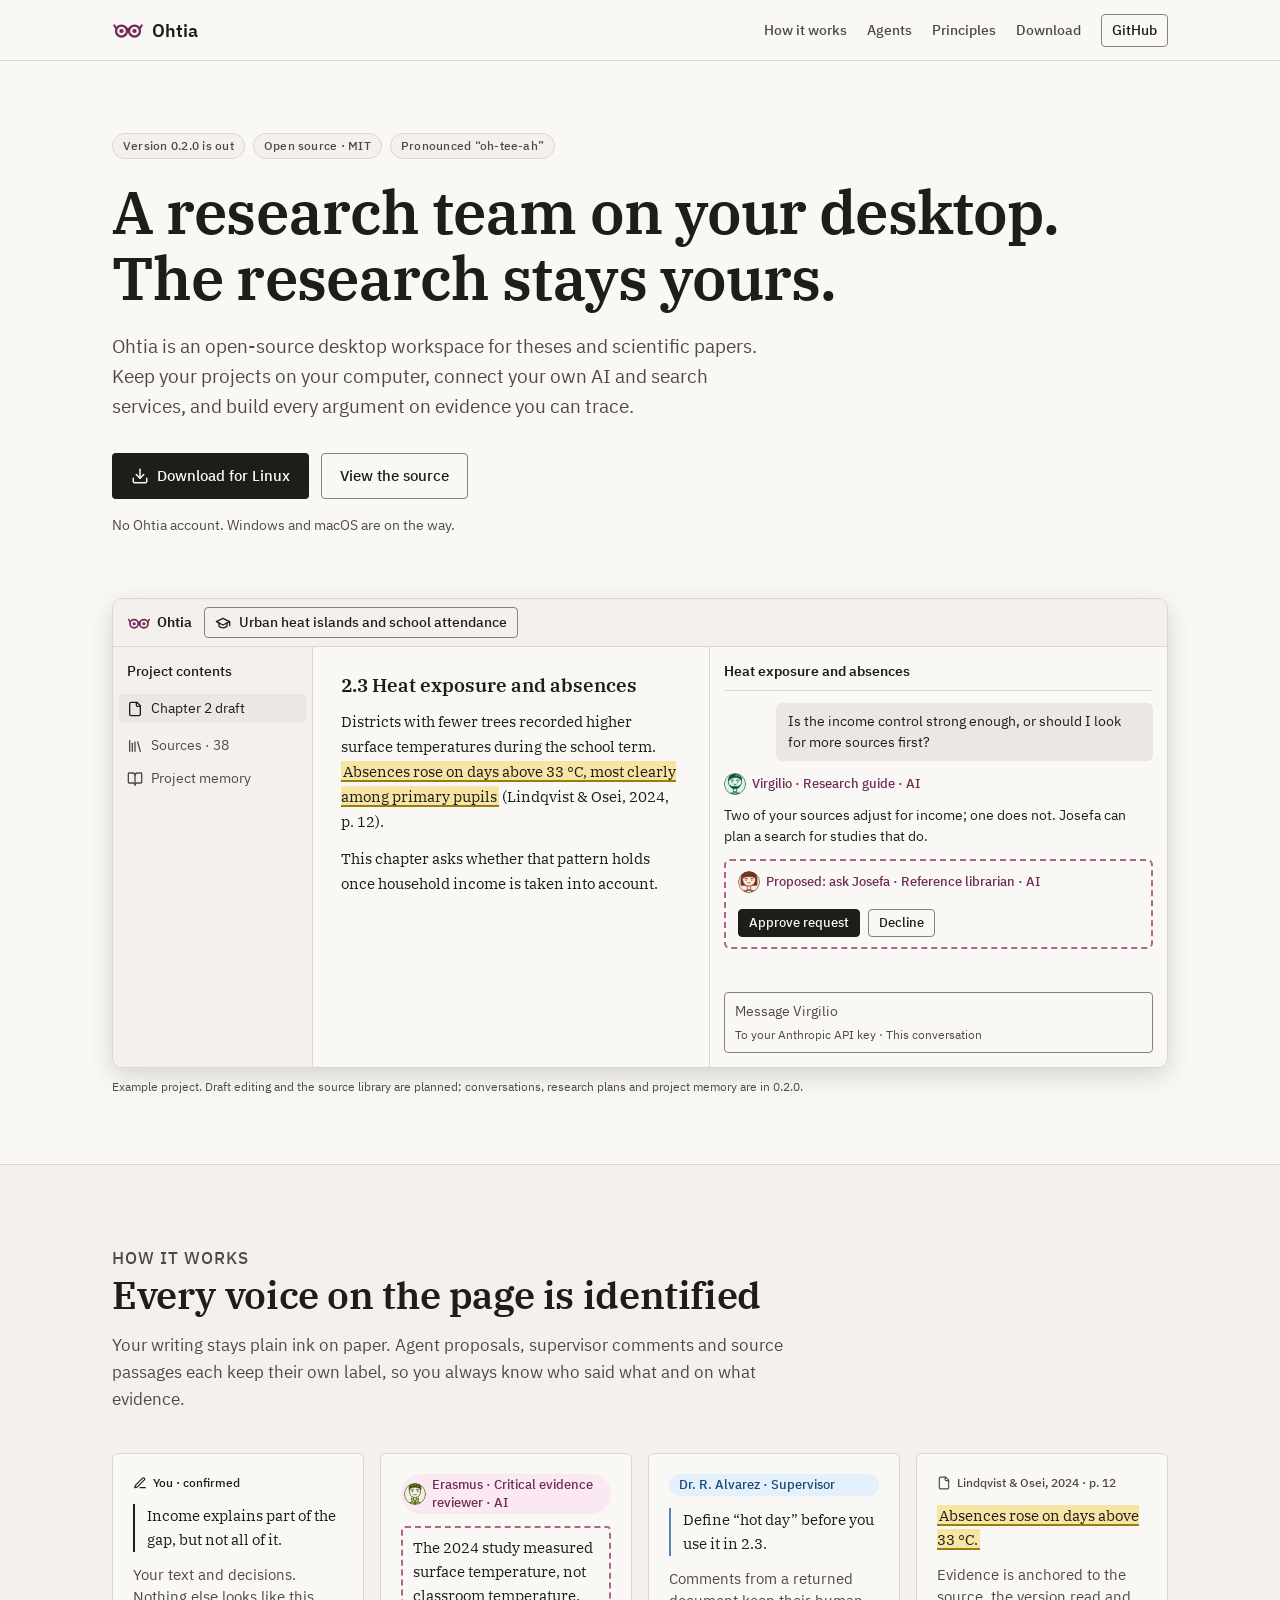
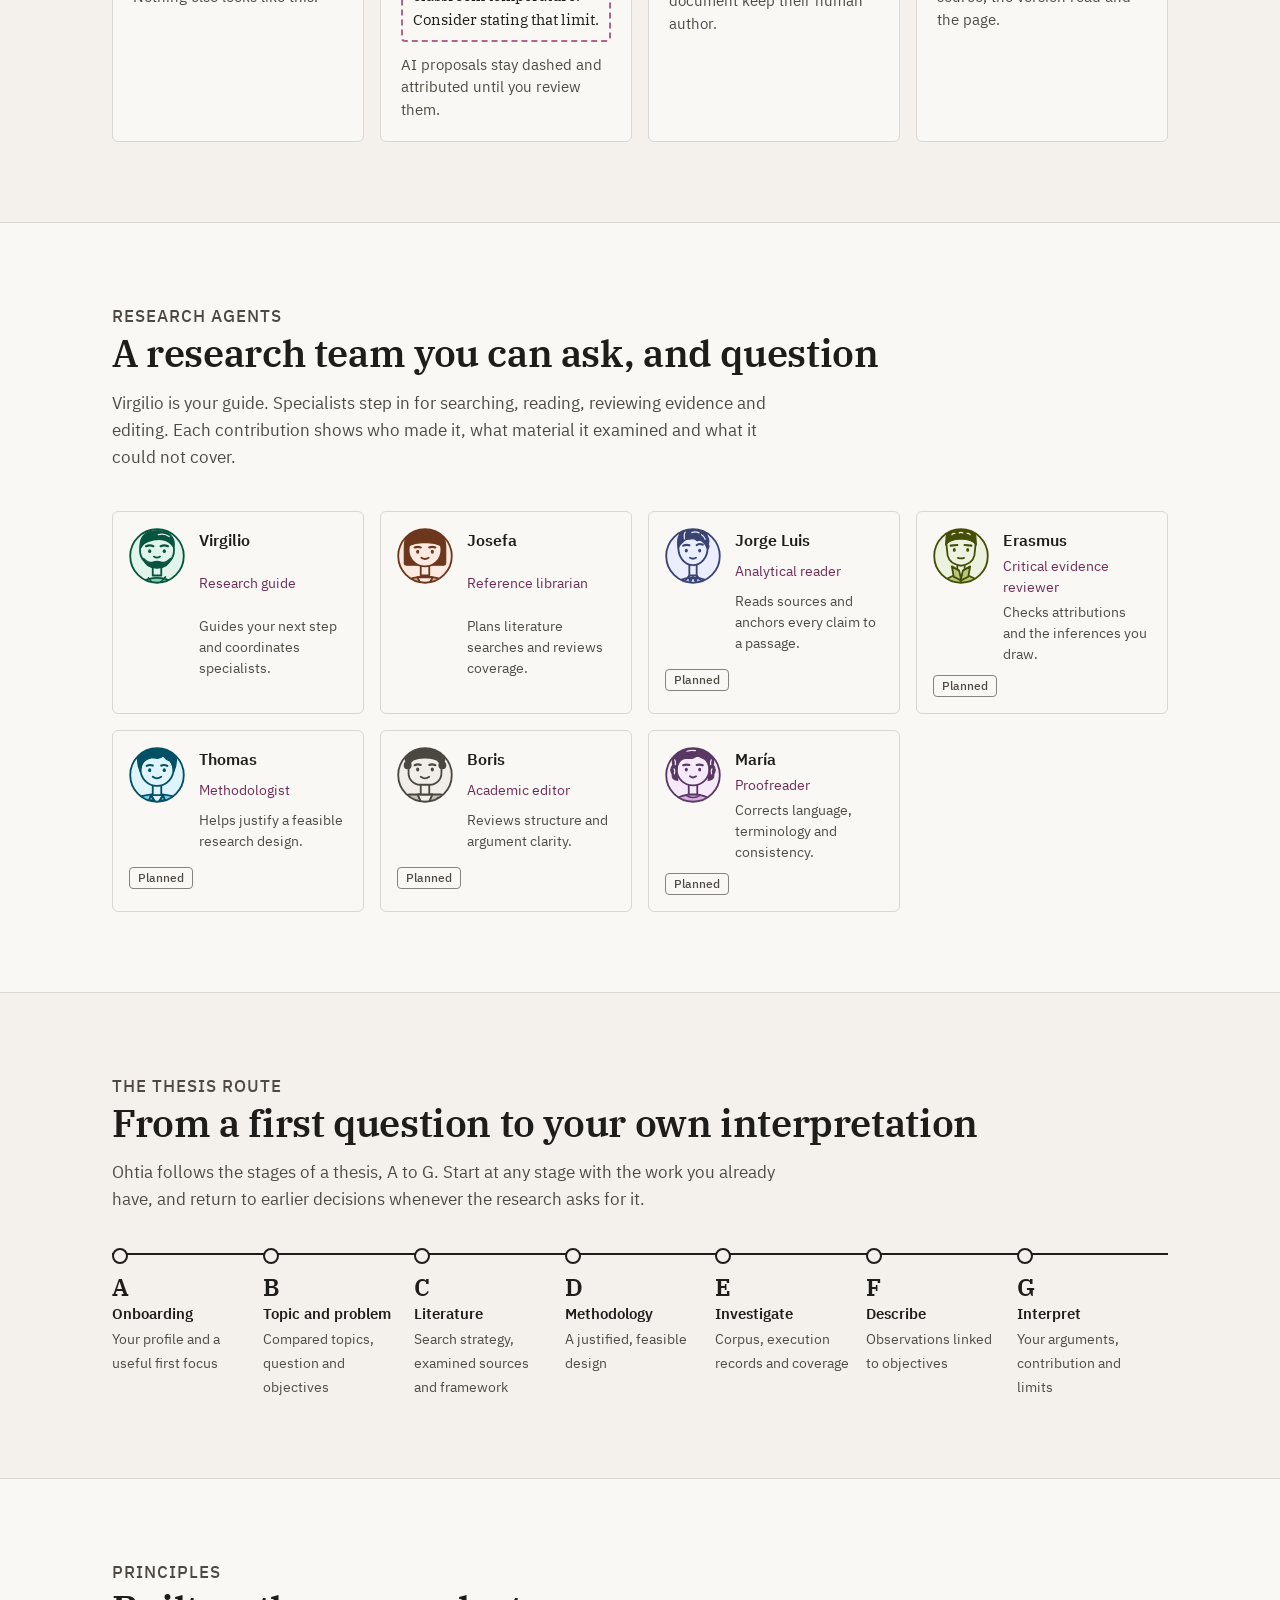
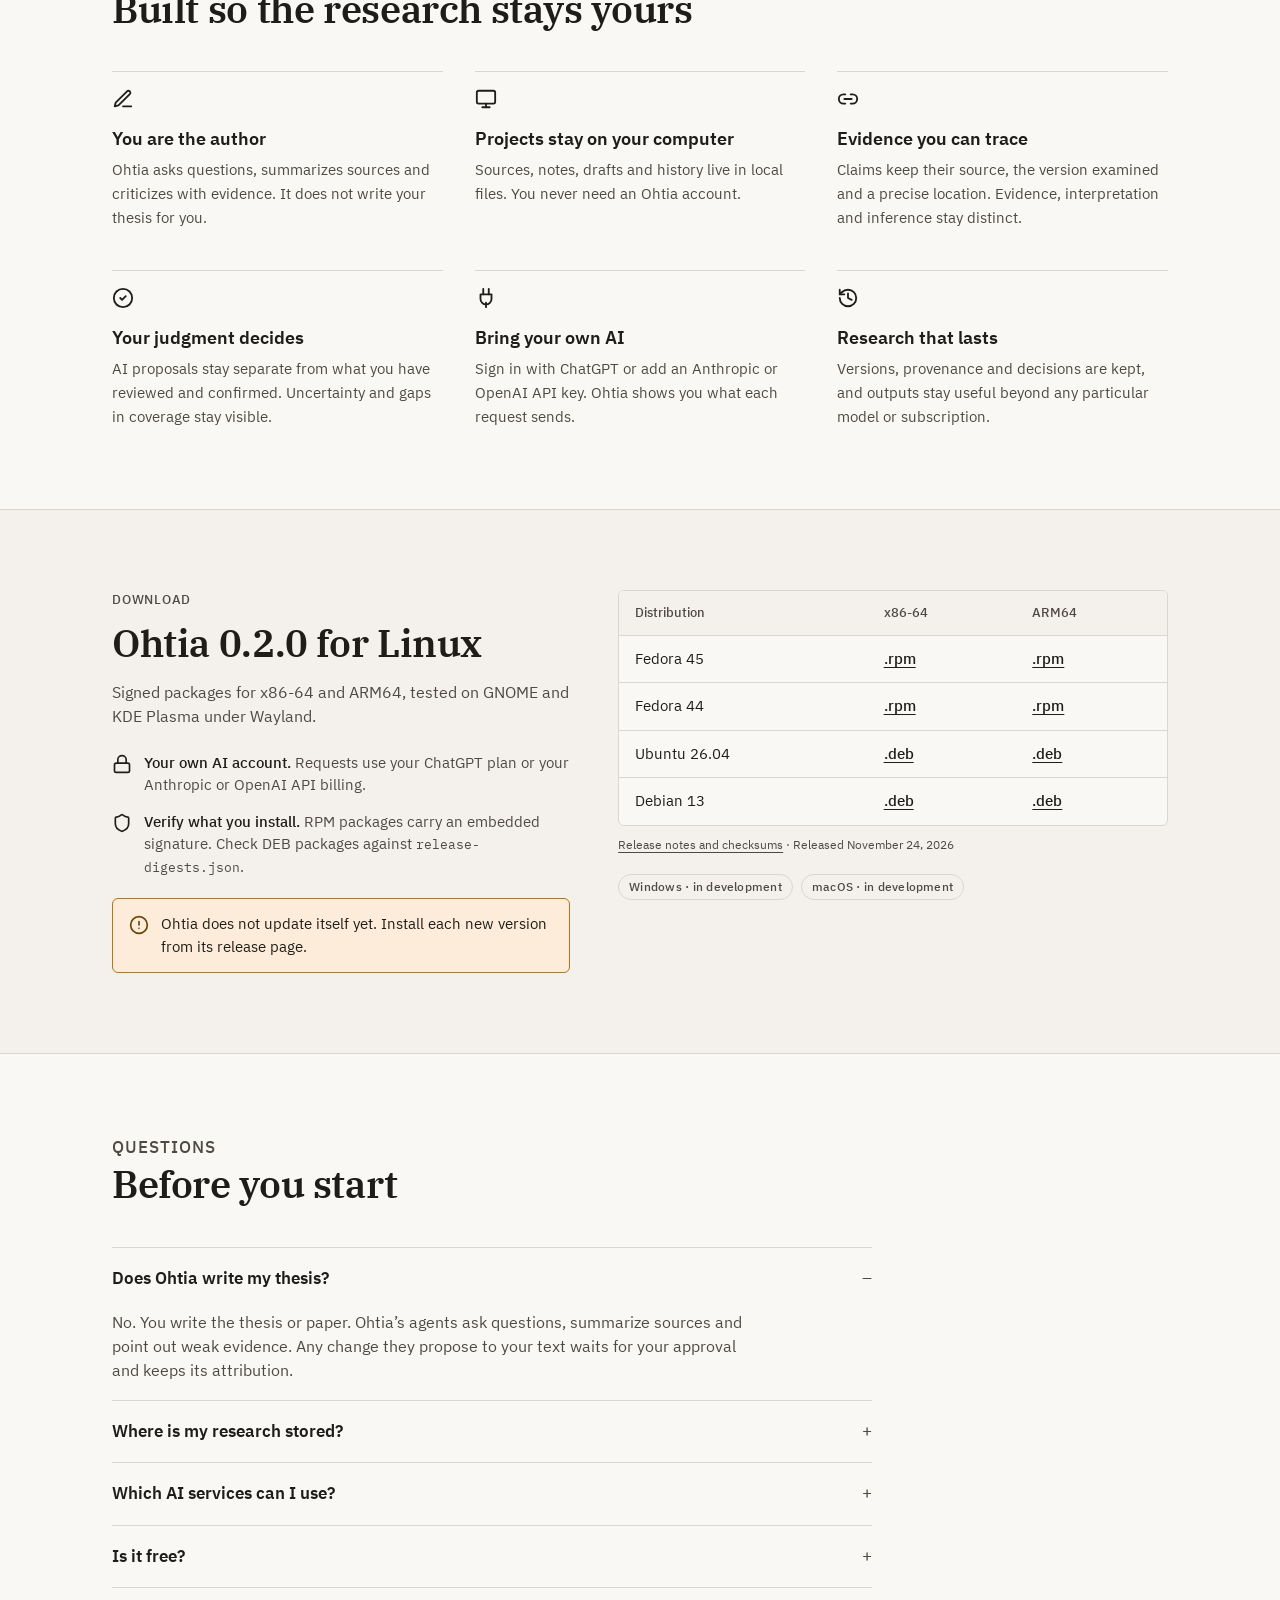
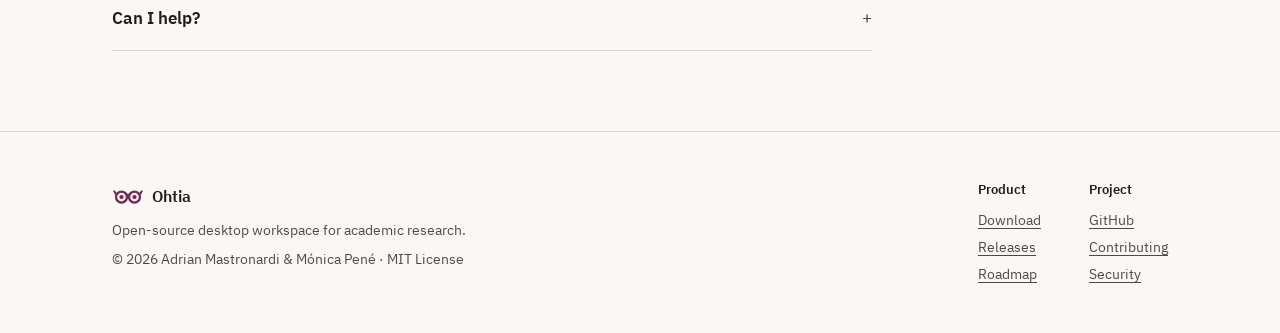
==== public/index.html @ 5374d467 "Add the static website for www.ohtia.com Single-page site in public/ built on the Ohtia app's design" ====
<!doctype html>
<html lang="en">
<head>
<meta charset="utf-8">
<meta name="viewport" content="width=device-width, initial-scale=1, viewport-fit=cover">
<title>Ohtia · Open-source desktop workspace for academic research</title>
<meta name="description" content="Ohtia is an open-source desktop workspace for theses and scientific papers. Keep your projects on your computer, connect your own AI and search services, and build every argument on evidence you can trace.">
<meta name="color-scheme" content="light dark">
<meta name="theme-color" content="#faf8f5" media="(prefers-color-scheme: light)">
<meta name="theme-color" content="#151411" media="(prefers-color-scheme: dark)">
<link rel="canonical" href="https://www.ohtia.com/">
<link rel="icon" href="assets/glasses.svg" type="image/svg+xml">
<link rel="apple-touch-icon" href="assets/apple-touch-icon.png">
<meta property="og:type" content="website">
<meta property="og:url" content="https://www.ohtia.com/">
<meta property="og:title" content="Ohtia">
<meta property="og:description" content="A research team on your desktop. The research stays yours.">
<meta property="og:image" content="https://www.ohtia.com/assets/apple-touch-icon.png">
<link rel="preload" href="assets/fonts/IBMPlexSans-Regular.woff2" as="font" type="font/woff2" crossorigin>
<link rel="preload" href="assets/fonts/IBMPlexSerif-SemiBold.woff2" as="font" type="font/woff2" crossorigin>
<link rel="stylesheet" href="styles.css">
</head>
<body>
<header class="site-header">
  <div class="wrap">
    <a class="brand" href="#top"><img src="assets/glasses.svg" alt="">Ohtia</a>
    <nav class="nav" aria-label="Main">
      <a href="#voices">How it works</a>
      <a href="#agents">Agents</a>
      <a href="#principles">Principles</a>
      <a href="#download">Download</a>
      <a class="gh" href="https://github.com/ohtia/ohtia">GitHub</a>
    </nav>
  </div>
</header>

<main id="top">
  <section class="hero v-app" id="hero">
    <div class="wrap hero-grid">
      <div class="hero-copy">
        <div class="eyebrow">
          <span class="chip"><a href="https://github.com/ohtia/ohtia/releases/tag/v0.2.0">Version 0.2.0 is out</a></span>
          <span class="chip">Open source · MIT</span>
          <span class="chip">Pronounced “oh-tee-ah”</span>
        </div>
        <h1>A research team on your desktop.<br> The research stays&nbsp;yours.</h1>
        <p class="lede" id="lede">Ohtia is an open-source desktop workspace for theses and scientific papers. Keep your projects on your computer, connect your own AI and search services, and build every argument on evidence you can trace.</p>
        <div class="cta-row">
          <a class="btn btn-primary" href="#download">
            <svg viewBox="0 0 24 24" fill="none" stroke="currentColor" stroke-width="2" stroke-linecap="round" stroke-linejoin="round" aria-hidden="true"><path d="M12 15V3"/><path d="m7 10 5 5 5-5"/><path d="M21 15v4a2 2 0 0 1-2 2H5a2 2 0 0 1-2-2v-4"/></svg>
            Download for Linux
          </a>
          <a class="btn btn-secondary" href="https://github.com/ohtia/ohtia">View the source</a>
        </div>
        <p class="cta-note">No Ohtia account. Windows and macOS are on the way.</p>
      </div>

      <div class="hero-visual">
        <div class="vis-app">
          <div class="app" role="img" aria-label="The Ohtia workspace: a draft on the left and a conversation with Virgilio, the research guide, on the right.">
            <div class="app-bar">
              <div class="logo"><img src="assets/glasses.svg" alt="">Ohtia</div>
              <div class="project-select">
                <svg width="16" height="16" viewBox="0 0 24 24" fill="none" stroke="currentColor" stroke-width="2" stroke-linecap="round" stroke-linejoin="round" aria-hidden="true"><path d="M22 10v6M2 10l10-5 10 5-10 5z"/><path d="M6 12v5c3 3 9 3 12 0v-5"/></svg>
                <span>Urban heat islands and school attendance</span>
              </div>
            </div>
            <div class="app-body">
              <div class="app-side">
                <b>Project contents</b>
                <div class="item sel"><svg viewBox="0 0 24 24" fill="none" stroke="currentColor" stroke-width="2" stroke-linecap="round" stroke-linejoin="round"><path d="M15 2H6a2 2 0 0 0-2 2v16a2 2 0 0 0 2 2h12a2 2 0 0 0 2-2V7Z"/><path d="M14 2v4a2 2 0 0 0 2 2h4"/></svg>Chapter 2 draft</div>
                <div class="item"><svg viewBox="0 0 24 24" fill="none" stroke="currentColor" stroke-width="2" stroke-linecap="round" stroke-linejoin="round"><path d="m16 6 4 14"/><path d="M12 6v14"/><path d="M8 8v12"/><path d="M4 4v16"/></svg>Sources · 38</div>
                <div class="item"><svg viewBox="0 0 24 24" fill="none" stroke="currentColor" stroke-width="2" stroke-linecap="round" stroke-linejoin="round"><path d="M12 7v14"/><path d="M3 18a1 1 0 0 1-1-1V4a1 1 0 0 1 1-1h5a4 4 0 0 1 4 4 4 4 0 0 1 4-4h5a1 1 0 0 1 1 1v13a1 1 0 0 1-1 1h-6a3 3 0 0 0-3 3 3 3 0 0 0-3-3z"/></svg>Project memory</div>
              </div>
              <div class="app-doc">
                <h4>2.3 Heat exposure and absences</h4>
                <p>Districts with fewer trees recorded higher surface temperatures during the school term. <span class="evidence">Absences rose on days above 33 °C, most clearly among primary pupils</span> (Lindqvist &amp; Osei, 2024, p. 12).</p>
                <p>This chapter asks whether that pattern holds once household income is taken into account.</p>
              </div>
              <div class="app-chat">
                <div class="head">Heat exposure and absences</div>
                <div class="msg me">Is the income control strong enough, or should I look for more sources first?</div>
                <div class="msg">
                  <span class="voice"><img src="assets/agents/virgilio.svg" alt="">Virgilio · Research guide · AI</span>
                  <p>Two of your sources adjust for income; one does not. Josefa can plan a search for studies that do.</p>
                </div>
                <div class="proposal">
                  <span class="voice"><img src="assets/agents/josefa.svg" alt="">Proposed: ask Josefa · Reference librarian · AI</span>
                  <div class="row"><span class="mini-btn primary">Approve request</span><span class="mini-btn">Decline</span></div>
                </div>
                <div class="composer">Message Virgilio<small>To your Anthropic API key · This conversation</small></div>
              </div>
            </div>
          </div>
          <p class="caption">Example project. Draft editing and the source library are planned; conversations, research plans and project memory are in 0.2.0.</p>
        </div>
    </div>
  </section>

  <section class="band panel" id="voices">
    <div class="wrap">
      <div class="section-head">
        <p class="kicker">How it works</p>
        <h2>Every voice on the page is identified</h2>
        <p>Your writing stays plain ink on paper. Agent proposals, supervisor comments and source passages each keep their own label, so you always know who said what and on what evidence.</p>
      </div>
      <div class="voices">
        <div class="voice-card">
          <span class="tag self"><svg width="14" height="14" viewBox="0 0 24 24" fill="none" stroke="currentColor" stroke-width="2" stroke-linecap="round" stroke-linejoin="round" aria-hidden="true"><path d="M12 20h9"/><path d="M16.4 3.6a2 2 0 0 1 3 3L7 19l-4 1 1-4Z"/></svg>You · confirmed</span>
          <div class="sample confirmed">Income explains part of the gap, but not all of it.</div>
          <p>Your text and decisions. Nothing else looks like this.</p>
        </div>
        <div class="voice-card">
          <span class="voice pill"><img src="assets/agents/erasmus.svg" alt="">Erasmus · Critical evidence reviewer · AI</span>
          <div class="sample proposed">The 2024 study measured surface temperature, not classroom temperature. Consider stating that limit.</div>
          <p>AI proposals stay dashed and attributed until you review them.</p>
        </div>
        <div class="voice-card">
          <span class="voice tutor">Dr. R. Alvarez · Supervisor</span>
          <div class="sample tutor">Define “hot day” before you use it in 2.3.</div>
          <p>Comments from a returned document keep their human author.</p>
        </div>
        <div class="voice-card">
          <span class="tag"><svg width="14" height="14" viewBox="0 0 24 24" fill="none" stroke="currentColor" stroke-width="2" stroke-linecap="round" stroke-linejoin="round" aria-hidden="true"><path d="M15 2H6a2 2 0 0 0-2 2v16a2 2 0 0 0 2 2h12a2 2 0 0 0 2-2V7Z"/><path d="M14 2v4a2 2 0 0 0 2 2h4"/></svg>Lindqvist &amp; Osei, 2024 · p. 12</span>
          <div class="sample"><span class="evidence">Absences rose on days above 33 °C.</span></div>
          <p>Evidence is anchored to the source, the version read and the page.</p>
        </div>
      </div>
    </div>
  </section>

  <section class="band" id="agents">
    <div class="wrap">
      <div class="section-head">
        <p class="kicker">Research agents</p>
        <h2>A research team you can ask, and question</h2>
        <p>Virgilio is your guide. Specialists step in for searching, reading, reviewing evidence and editing. Each contribution shows who made it, what material it examined and what it could not cover.</p>
      </div>
      <div class="agents">
        <div class="agent"><img src="assets/agents/virgilio.svg" alt=""><span class="name">Virgilio</span><span class="role">Research guide</span><span class="does">Guides your next step and coordinates specialists.</span></div>
        <div class="agent"><img src="assets/agents/josefa.svg" alt=""><span class="name">Josefa</span><span class="role">Reference librarian</span><span class="does">Plans literature searches and reviews coverage.</span></div>
        <div class="agent"><img src="assets/agents/jorge-luis.svg" alt=""><span class="name">Jorge Luis</span><span class="role">Analytical reader</span><span class="does">Reads sources and anchors every claim to a passage.</span><span class="status">Planned</span></div>
        <div class="agent"><img src="assets/agents/erasmus.svg" alt=""><span class="name">Erasmus</span><span class="role">Critical evidence reviewer</span><span class="does">Checks attributions and the inferences you draw.</span><span class="status">Planned</span></div>
        <div class="agent"><img src="assets/agents/thomas.svg" alt=""><span class="name">Thomas</span><span class="role">Methodologist</span><span class="does">Helps justify a feasible research design.</span><span class="status">Planned</span></div>
        <div class="agent"><img src="assets/agents/boris.svg" alt=""><span class="name">Boris</span><span class="role">Academic editor</span><span class="does">Reviews structure and argument clarity.</span><span class="status">Planned</span></div>
        <div class="agent"><img src="assets/agents/maria.svg" alt=""><span class="name">María</span><span class="role">Proofreader</span><span class="does">Corrects language, terminology and consistency.</span><span class="status">Planned</span></div>
      </div>
    </div>
  </section>

  <section class="band panel" id="workflow">
    <div class="wrap">
      <div class="section-head">
        <p class="kicker">The thesis route</p>
        <h2>From a first question to your own interpretation</h2>
        <p>Ohtia follows the stages of a thesis, A to G. Start at any stage with the work you already have, and return to earlier decisions whenever the research asks for it.</p>
      </div>
      <ol class="stages">
        <li><span class="letter">A</span><span class="t">Onboarding</span><span class="d">Your profile and a useful first focus</span></li>
        <li><span class="letter">B</span><span class="t">Topic and problem</span><span class="d">Compared topics, question and objectives</span></li>
        <li><span class="letter">C</span><span class="t">Literature</span><span class="d">Search strategy, examined sources and framework</span></li>
        <li><span class="letter">D</span><span class="t">Methodology</span><span class="d">A justified, feasible design</span></li>
        <li><span class="letter">E</span><span class="t">Investigate</span><span class="d">Corpus, execution records and coverage</span></li>
        <li><span class="letter">F</span><span class="t">Describe</span><span class="d">Observations linked to objectives</span></li>
        <li><span class="letter">G</span><span class="t">Interpret</span><span class="d">Your arguments, contribution and limits</span></li>
      </ol>
    </div>
  </section>

  <section class="band" id="principles">
    <div class="wrap">
      <div class="section-head">
        <p class="kicker">Principles</p>
        <h2>Built so the research stays yours</h2>
      </div>
      <div class="principles">
        <div class="principle"><svg viewBox="0 0 24 24" fill="none" stroke="currentColor" stroke-width="2" stroke-linecap="round" stroke-linejoin="round" aria-hidden="true"><path d="M12 20h9"/><path d="M16.4 3.6a2 2 0 0 1 3 3L7 19l-4 1 1-4Z"/></svg><h3>You are the author</h3><p>Ohtia asks questions, summarizes sources and criticizes with evidence. It does not write your thesis for you.</p></div>
        <div class="principle"><svg viewBox="0 0 24 24" fill="none" stroke="currentColor" stroke-width="2" stroke-linecap="round" stroke-linejoin="round" aria-hidden="true"><rect width="20" height="14" x="2" y="3" rx="2"/><path d="M8 21h8M12 17v4"/></svg><h3>Projects stay on your computer</h3><p>Sources, notes, drafts and history live in local files. You never need an Ohtia account.</p></div>
        <div class="principle"><svg viewBox="0 0 24 24" fill="none" stroke="currentColor" stroke-width="2" stroke-linecap="round" stroke-linejoin="round" aria-hidden="true"><path d="M9 17H7A5 5 0 0 1 7 7h2"/><path d="M15 7h2a5 5 0 1 1 0 10h-2"/><path d="M8 12h8"/></svg><h3>Evidence you can trace</h3><p>Claims keep their source, the version examined and a precise location. Evidence, interpretation and inference stay distinct.</p></div>
        <div class="principle"><svg viewBox="0 0 24 24" fill="none" stroke="currentColor" stroke-width="2" stroke-linecap="round" stroke-linejoin="round" aria-hidden="true"><path d="M9 12l2 2 4-4"/><circle cx="12" cy="12" r="10"/></svg><h3>Your judgment decides</h3><p>AI proposals stay separate from what you have reviewed and confirmed. Uncertainty and gaps in coverage stay visible.</p></div>
        <div class="principle"><svg viewBox="0 0 24 24" fill="none" stroke="currentColor" stroke-width="2" stroke-linecap="round" stroke-linejoin="round" aria-hidden="true"><path d="M12 22v-5"/><path d="M9 8V2M15 8V2"/><path d="M18 8v5a6 6 0 0 1-12 0V8Z"/></svg><h3>Bring your own AI</h3><p>Sign in with ChatGPT or add an Anthropic or OpenAI API key. Ohtia shows you what each request sends.</p></div>
        <div class="principle"><svg viewBox="0 0 24 24" fill="none" stroke="currentColor" stroke-width="2" stroke-linecap="round" stroke-linejoin="round" aria-hidden="true"><path d="M3 12a9 9 0 1 0 9-9 9.75 9.75 0 0 0-6.74 2.74L3 8"/><path d="M3 3v5h5"/><path d="M12 7v5l4 2"/></svg><h3>Research that lasts</h3><p>Versions, provenance and decisions are kept, and outputs stay useful beyond any particular model or subscription.</p></div>
      </div>
    </div>
  </section>

  <section class="band panel" id="download">
    <div class="wrap dl-grid">
      <div>
        <p class="kicker">Download</p>
        <h2>Ohtia 0.2.0 for Linux</h2>
        <p style="color:var(--content-secondary);margin:0">Signed packages for x86-64 and ARM64, tested on GNOME and KDE Plasma under Wayland.</p>
        <ul class="facts">
          <li><svg viewBox="0 0 24 24" fill="none" stroke="currentColor" stroke-width="2" stroke-linecap="round" stroke-linejoin="round" aria-hidden="true"><rect width="18" height="11" x="3" y="11" rx="2"/><path d="M7 11V7a5 5 0 0 1 10 0v4"/></svg><span><b>Your own AI account.</b> Requests use your ChatGPT plan or your Anthropic or OpenAI API billing.</span></li>
          <li><svg viewBox="0 0 24 24" fill="none" stroke="currentColor" stroke-width="2" stroke-linecap="round" stroke-linejoin="round" aria-hidden="true"><path d="M20 13c0 5-3.5 7.5-7.66 8.95a1 1 0 0 1-.67-.01C7.5 20.5 4 18 4 13V6a1 1 0 0 1 1-1c2 0 4.5-1.2 6.24-2.72a1.17 1.17 0 0 1 1.52 0C14.51 3.81 17 5 19 5a1 1 0 0 1 1 1z"/></svg><span><b>Verify what you install.</b> RPM packages carry an embedded signature. Check DEB packages against <code>release-digests.json</code>.</span></li>
        </ul>
        <div class="notice" role="note">
          <svg viewBox="0 0 24 24" fill="none" stroke="currentColor" stroke-width="2" stroke-linecap="round" stroke-linejoin="round" aria-hidden="true"><circle cx="12" cy="12" r="10"/><path d="M12 8v4M12 16h.01"/></svg>
          <p>Ohtia does not update itself yet. Install each new version from its release page.</p>
        </div>
      </div>
      <div>
        <div class="table-wrap">
          <table>
            <thead><tr><th>Distribution</th><th>x86-64</th><th>ARM64</th></tr></thead>
            <tbody>
              <tr><td>Fedora 45</td><td><a href="https://github.com/ohtia/ohtia/releases/download/v0.2.0/ohtia-0.2.0-linux-x64-fedora-45.rpm">.rpm</a></td><td><a href="https://github.com/ohtia/ohtia/releases/download/v0.2.0/ohtia-0.2.0-linux-arm64-fedora-45.rpm">.rpm</a></td></tr>
              <tr><td>Fedora 44</td><td><a href="https://github.com/ohtia/ohtia/releases/download/v0.2.0/ohtia-0.2.0-linux-x64-fedora-44.rpm">.rpm</a></td><td><a href="https://github.com/ohtia/ohtia/releases/download/v0.2.0/ohtia-0.2.0-linux-arm64-fedora-44.rpm">.rpm</a></td></tr>
              <tr><td>Ubuntu 26.04</td><td><a href="https://github.com/ohtia/ohtia/releases/download/v0.2.0/ohtia-0.2.0-linux-x64-ubuntu-26.04.deb">.deb</a></td><td><a href="https://github.com/ohtia/ohtia/releases/download/v0.2.0/ohtia-0.2.0-linux-arm64-ubuntu-26.04.deb">.deb</a></td></tr>
              <tr><td>Debian 13</td><td><a href="https://github.com/ohtia/ohtia/releases/download/v0.2.0/ohtia-0.2.0-linux-x64-debian-13.deb">.deb</a></td><td><a href="https://github.com/ohtia/ohtia/releases/download/v0.2.0/ohtia-0.2.0-linux-arm64-debian-13.deb">.deb</a></td></tr>
            </tbody>
          </table>
        </div>
        <p class="caption"><a href="https://github.com/ohtia/ohtia/releases/tag/v0.2.0">Release notes and checksums</a> · Released November 24, 2026</p>
        <div class="platforms"><span class="chip">Windows · in development</span><span class="chip">macOS · in development</span></div>
      </div>
    </div>
  </section>

  <section class="band" id="faq">
    <div class="wrap">
      <div class="section-head"><p class="kicker">Questions</p><h2>Before you start</h2></div>
      <div class="faq">
        <details open><summary>Does Ohtia write my thesis?</summary><p>No. You write the thesis or paper. Ohtia’s agents ask questions, summarize sources and point out weak evidence. Any change they propose to your text waits for your approval and keeps its attribution.</p></details>
        <details><summary>Where is my research stored?</summary><p>On your computer. Ohtia does not need an account. When you use an AI or search connection, the request goes to that service, and Ohtia shows you what it sends before it does.</p></details>
        <details><summary>Which AI services can I use?</summary><p>Version 0.2.0 supports signing in with ChatGPT and Anthropic or OpenAI API keys. Sign-ins and keys are kept in your operating system’s credential store. More services will be added through adapters.</p></details>
        <details><summary>Is it free?</summary><p>Ohtia is open source under the MIT license. The AI service you connect bills you through your own plan or API key.</p></details>
        <details><summary>Can I help?</summary><p>Yes. Read the contributing guide on GitHub. Help with translations and reviewing linguistic quality is especially welcome.</p></details>
      </div>
    </div>
  </section>
</main>

<footer>
  <div class="wrap">
    <div>
      <a class="brand" href="#top"><img src="assets/glasses.svg" alt="">Ohtia</a>
      <div>Open-source desktop workspace for academic research.</div>
      <div style="margin-top:8px">© 2026 Adrian Mastronardi &amp; Mónica Pené · MIT License</div>
    </div>
    <div class="cols">
      <div><h4>Product</h4><ul><li><a href="#download">Download</a></li><li><a href="https://github.com/ohtia/ohtia/releases">Releases</a></li><li><a href="https://github.com/ohtia/ohtia/blob/main/docs/product-roadmap.md">Roadmap</a></li></ul></div>
      <div><h4>Project</h4><ul><li><a href="https://github.com/ohtia/ohtia">GitHub</a></li><li><a href="https://github.com/ohtia/ohtia/blob/main/CONTRIBUTING.md">Contributing</a></li><li><a href="https://github.com/ohtia/ohtia/blob/main/SECURITY.md">Security</a></li></ul></div>
    </div>
  </div>
</footer>
</body>
</html>
---- public/styles.css ----
@font-face { font-family: "IBM Plex Sans"; src: url("assets/fonts/IBMPlexSans-Regular.woff2") format("woff2"); font-weight: 400; font-style: normal; font-display: swap; }
@font-face { font-family: "IBM Plex Sans"; src: url("assets/fonts/IBMPlexSans-Medium.woff2") format("woff2"); font-weight: 500; font-style: normal; font-display: swap; }
@font-face { font-family: "IBM Plex Sans"; src: url("assets/fonts/IBMPlexSans-SemiBold.woff2") format("woff2"); font-weight: 600; font-style: normal; font-display: swap; }
@font-face { font-family: "IBM Plex Serif"; src: url("assets/fonts/IBMPlexSerif-Regular.woff2") format("woff2"); font-weight: 400; font-style: normal; font-display: swap; }
@font-face { font-family: "IBM Plex Serif"; src: url("assets/fonts/IBMPlexSerif-SemiBold.woff2") format("woff2"); font-weight: 600; font-style: normal; font-display: swap; }
@font-face { font-family: "IBM Plex Mono"; src: url("assets/fonts/IBMPlexMono-Regular.woff2") format("woff2"); font-weight: 400; font-style: normal; font-display: swap; }
/* IBM Plex: SIL Open Font License 1.1, see assets/fonts/OFL.txt */

/* Ohtia website. Layout: a reading page. One 1120px column, generous section breaks, the app itself as the hero object.
   Tokens are the Ohtia design system's semantic tokens (docs/design-system.md), light then dark. */
:root {
  --surface-page: #faf8f5;
  --surface-panel: #f4f1ed;
  --surface-emphasis: #ebe7e2;
  --content-primary: #1f1d19;
  --content-secondary: #4e4a43;
  --border-subtle: #dad7d2;
  --border-control: #87827b;
  --border-strong: #1f1d19;
  --action-surface: #1f1d19;
  --action-hover: #35322e;
  --action-content: #faf8f5;
  --ohtia-content: #6f2b55;
  --ohtia-surface: #fae9f2;
  --ohtia-border: #ae648f;
  --tutor-content: #184a75;
  --tutor-surface: #e4f0fc;
  --tutor-border: #5385b4;
  --evidence-surface: #f6e5a4;
  --evidence-line: #977e0d;
  --attention-content: #6b4306;
  --attention-surface: #fcecd9;
  --attention-border: #b77610;
  --shadow: 0 8px 24px rgb(31 29 25 / 0.16);

  --font-ui: "IBM Plex Sans", "Noto Sans", system-ui, sans-serif;
  --font-doc: "IBM Plex Serif", Georgia, "Times New Roman", serif;
  --font-code: "IBM Plex Mono", ui-monospace, Menlo, monospace;
  --font-display: var(--font-doc);

  --r-small: 4px; --r-medium: 6px; --r-large: 10px;
  --ease: cubic-bezier(0.2, 0, 0, 1);
}
@media (prefers-color-scheme: dark) {
  :root:not([data-theme="light"]) {
    --surface-page: #151411; --surface-panel: #1a1815; --surface-emphasis: #262420;
    --content-primary: #ebe7e2; --content-secondary: #c1bdb7;
    --border-subtle: #35322e; --border-control: #87827b; --border-strong: #ebe7e2;
    --action-surface: #ebe7e2; --action-hover: #c1bdb7; --action-content: #151411;
    --ohtia-content: #edaed1; --ohtia-surface: #341e2b; --ohtia-border: #be79a0;
    --tutor-content: #a1c9f0; --tutor-surface: #182837; --tutor-border: #6a97c1;
    --evidence-surface: #483c0d; --evidence-line: #bca341;
    --attention-content: #f5bf81; --attention-surface: #37250e; --attention-border: #c78a3b;
    --shadow: none;
    color-scheme: dark;
  }
}
:root[data-theme="dark"] {
  --surface-page: #151411; --surface-panel: #1a1815; --surface-emphasis: #262420;
  --content-primary: #ebe7e2; --content-secondary: #c1bdb7;
  --border-subtle: #35322e; --border-control: #87827b; --border-strong: #ebe7e2;
  --action-surface: #ebe7e2; --action-hover: #c1bdb7; --action-content: #151411;
  --ohtia-content: #edaed1; --ohtia-surface: #341e2b; --ohtia-border: #be79a0;
  --tutor-content: #a1c9f0; --tutor-surface: #182837; --tutor-border: #6a97c1;
  --evidence-surface: #483c0d; --evidence-line: #bca341;
  --attention-content: #f5bf81; --attention-surface: #37250e; --attention-border: #c78a3b;
  --shadow: none;
  color-scheme: dark;
}

* { box-sizing: border-box; }
html { scroll-padding-top: 72px; }
body { margin: 0; }
img { max-width: 100%; }
[hidden] { display: none !important; }
body {
  background: var(--surface-page);
  color: var(--content-primary);
  font: 400 16px/1.5 var(--font-ui);
  -webkit-font-smoothing: antialiased;
}
::selection { background: #c1dbf4; color: #1f1d19; }
a { color: inherit; text-decoration: underline; text-underline-offset: 3px; text-decoration-thickness: 1px; }
a:hover { text-decoration-thickness: 2px; }
:focus-visible { outline: 3px solid var(--content-primary); outline-offset: 2px; border-radius: 2px; }
code { font-family: var(--font-code); font-size: 0.875em; }

.wrap {
  max-width: 1120px; margin: 0 auto;
  padding-left: max(16px, env(safe-area-inset-left, 0px));
  padding-right: max(16px, env(safe-area-inset-right, 0px));
}
@media (min-width: 720px) { .wrap { padding-left: max(32px, env(safe-area-inset-left, 0px)); padding-right: max(32px, env(safe-area-inset-right, 0px)); } }

/* ---------- Header ---------- */
body::before { content: ""; position: fixed; inset: 0 0 auto; height: env(safe-area-inset-top, 0px); z-index: 10; background: var(--surface-page); }
.site-header {
  position: sticky; top: env(safe-area-inset-top, 0px); z-index: 10;
  background: var(--surface-page);
  border-bottom: 1px solid var(--border-subtle);
}
.site-header .wrap { display: flex; align-items: center; gap: 24px; height: 60px; }
.brand { display: flex; align-items: center; gap: 8px; text-decoration: none; font-weight: 600; font-size: 18px; }
.brand img { width: 32px; height: 32px; }
.nav { display: flex; gap: 20px; margin-left: auto; align-items: center; font-size: 14px; font-weight: 500; }
.nav a { text-decoration: none; color: var(--content-secondary); }
.nav a:hover { color: var(--content-primary); text-decoration: underline; }
.nav .gh { color: var(--content-primary); border: 1px solid var(--border-control); border-radius: var(--r-small); padding: 5px 10px; }
@media (max-width: 720px) { .nav a:not(.gh) { display: none; } }

/* ---------- Buttons ---------- */
.btn {
  display: inline-flex; align-items: center; gap: 8px;
  font: 500 15px/20px var(--font-ui);
  padding: 12px 18px; border-radius: var(--r-small);
  text-decoration: none; border: 1px solid transparent;
  transition: background-color 120ms var(--ease);
}
.btn-primary { background: var(--action-surface); color: var(--action-content); }
.btn-primary:hover { background: var(--action-hover); text-decoration: none; }
.btn-secondary { border-color: var(--border-control); color: var(--content-primary); }
.btn-secondary:hover { background: var(--surface-emphasis); text-decoration: none; }
.btn svg { width: 18px; height: 18px; flex: none; }

/* ---------- Hero ---------- */
.hero { padding-block: 72px 56px; }
.hero-grid { display: grid; gap: 48px; align-items: center; grid-template-columns: minmax(0, 1fr); }
.eyebrow { display: flex; flex-wrap: wrap; gap: 8px; margin-bottom: 20px; }
.chip {
  font: 500 12px/18px var(--font-ui); letter-spacing: 0.02em;
  color: var(--content-secondary);
  border: 1px solid var(--border-subtle); border-radius: 9999px; padding: 3px 10px;
  background: var(--surface-panel);
}
.chip a { text-decoration: none; }
h1 {
  font: 600 clamp(36px, 5.6vw, 60px)/1.1 var(--font-display);
  letter-spacing: -0.015em; margin: 0 0 20px; text-wrap: balance;
}
.lede { font-size: 19px; line-height: 30px; color: var(--content-secondary); max-width: 34em; margin: 0 0 32px; }
.cta-row { display: flex; flex-wrap: wrap; gap: 12px; align-items: center; }
.cta-note { margin-top: 16px; font-size: 14px; color: var(--content-secondary); }

.hero-visual { min-width: 0; }
.hero.v-app .hero-grid { grid-template-columns: minmax(0, 1fr); }
.hero.v-app .hero-copy { max-width: none; }

/* ---------- App mockup ---------- */
.app {
  border: 1px solid var(--border-subtle); border-radius: var(--r-large);
  background: var(--surface-page); box-shadow: var(--shadow);
  overflow: hidden; font-size: 14px; line-height: 21px;
}
.app-bar { display: flex; align-items: center; gap: 12px; height: 48px; padding: 0 14px; background: var(--surface-panel); border-bottom: 1px solid var(--border-subtle); }
.app-bar .logo { display: flex; align-items: center; gap: 6px; font-weight: 600; }
.app-bar .logo img { width: 24px; height: 24px; }
.project-select { display: flex; align-items: center; gap: 8px; border: 1px solid var(--border-control); border-radius: var(--r-small); padding: 4px 10px; min-width: 0; font-weight: 500; }
.project-select span { white-space: nowrap; overflow: hidden; text-overflow: ellipsis; }
.app-body { display: grid; grid-template-columns: 200px minmax(0, 1fr) minmax(0, 1.15fr); min-height: 420px; }
.app-side { background: var(--surface-panel); border-right: 1px solid var(--border-subtle); padding: 14px; display: flex; flex-direction: column; gap: 12px; color: var(--content-secondary); }
.app-side b { color: var(--content-primary); font-weight: 500; }
.app-side .item { display: flex; gap: 8px; align-items: center; }
.app-side .item svg { width: 16px; height: 16px; flex: none; }
.app-side .item.sel { background: var(--surface-emphasis); color: var(--content-primary); margin-inline: -8px; padding: 4px 8px; border-radius: var(--r-small); }
.app-doc { padding: 24px 28px; border-right: 1px solid var(--border-subtle); font-family: var(--font-doc); font-size: 15px; line-height: 25px; min-width: 0; }
.app-doc h4 { font: 600 19px/28px var(--font-doc); margin: 0 0 10px; }
.app-doc p { margin: 0 0 12px; }
.evidence { background: var(--evidence-surface); box-shadow: inset 0 -2px 0 var(--evidence-line); padding: 1px 2px; }
.app-chat { display: flex; flex-direction: column; gap: 12px; padding: 14px; background: var(--surface-page); min-width: 0; }
.app-chat .head { font-weight: 600; padding-bottom: 8px; border-bottom: 1px solid var(--border-subtle); }
.voice { display: inline-flex; align-items: center; gap: 6px; font: 500 13px/18px var(--font-ui); color: var(--ohtia-content); }
.voice img { width: 22px; height: 22px; border-radius: 50%; }
.voice.pill { background: var(--ohtia-surface); border-radius: 9999px; padding: 2px 10px 2px 3px; }
.voice.tutor { color: var(--tutor-content); background: var(--tutor-surface); border-radius: 9999px; padding: 2px 10px; }
.msg p { margin: 4px 0 0; }
.msg.me { align-self: flex-end; background: var(--surface-emphasis); border-radius: var(--r-medium); padding: 8px 12px; max-width: 88%; }
.proposal { border: 2px dashed var(--ohtia-border); border-radius: var(--r-medium); padding: 10px 12px; }
.proposal .row { display: flex; gap: 8px; margin-top: 10px; flex-wrap: wrap; }
.mini-btn { font: 500 13px/18px var(--font-ui); border-radius: var(--r-small); padding: 4px 10px; border: 1px solid var(--border-control); background: transparent; color: var(--content-primary); }
.mini-btn.primary { background: var(--action-surface); color: var(--action-content); border-color: var(--action-surface); }
.composer { margin-top: auto; border: 1px solid var(--border-control); border-radius: var(--r-small); padding: 8px 10px; color: var(--content-secondary); }
.composer small { display: block; font-size: 12px; line-height: 18px; margin-top: 4px; }
@media (max-width: 900px) { .app-body { grid-template-columns: minmax(0, 1fr) minmax(0, 1fr); } .app-side { display: none; } }
@media (max-width: 620px) { .app-body { grid-template-columns: minmax(0, 1fr); } .app-doc { display: none; } .project-select { display: none; } }
.caption { font-size: 12px; line-height: 18px; color: var(--content-secondary); margin-top: 10px; }

/* ---------- Sections ---------- */
section.band { padding-block: 80px; border-top: 1px solid var(--border-subtle); }
section.band.panel { background: var(--surface-panel); }
.section-head { margin-bottom: 40px; }
.section-head p { max-width: 680px; }
.kicker { font: 500 13px/20px var(--font-ui); letter-spacing: 0.06em; text-transform: uppercase; color: var(--content-secondary); margin: 0 0 10px; }
h2 { font: 600 clamp(28px, 3.6vw, 38px)/1.2 var(--font-display); letter-spacing: -0.01em; margin: 0 0 14px; text-wrap: balance; }
h3 { font: 600 18px/26px var(--font-ui); margin: 0 0 6px; }
.section-head p { font-size: 17px; line-height: 27px; color: var(--content-secondary); margin: 0; }

/* Voices */
.voices { display: grid; grid-template-columns: repeat(auto-fit, minmax(240px, 1fr)); gap: 16px; }
.voice-card { border: 1px solid var(--border-subtle); border-radius: var(--r-medium); padding: 20px; background: var(--surface-page); display: flex; flex-direction: column; gap: 12px; }
.voice-card p { margin: 0; font-size: 15px; color: var(--content-secondary); }
.voice-card .sample { font-family: var(--font-doc); font-size: 15px; line-height: 24px; color: var(--content-primary); }
.voice-card .sample.confirmed { border-left: 2px solid var(--border-strong); padding-left: 12px; }
.voice-card .sample.proposed { border: 2px dashed var(--ohtia-border); border-radius: var(--r-small); padding: 8px 10px; }
.voice-card .sample.tutor { border-left: 2px solid var(--tutor-border); padding-left: 12px; }
.tag { font: 500 12px/18px var(--font-ui); color: var(--content-secondary); display: flex; gap: 6px; align-items: center; }
.tag.self { color: var(--content-primary); }

/* Agents */
.agents { display: grid; grid-template-columns: repeat(auto-fill, minmax(230px, 1fr)); gap: 16px; }
.agent { display: grid; grid-template-columns: 56px minmax(0, 1fr); gap: 4px 14px; align-items: start; padding: 16px; border: 1px solid var(--border-subtle); border-radius: var(--r-medium); background: var(--surface-page); }
.agent img { width: 56px; height: 56px; grid-row: span 3; }
.agent .name { font-weight: 600; }
.agent .role { font-size: 14px; color: var(--ohtia-content); }
.agent .does { font-size: 14px; color: var(--content-secondary); line-height: 21px; }
.status { justify-self: start; margin-top: 6px; font: 500 12px/18px var(--font-ui); border-radius: var(--r-small); padding: 1px 8px; border: 1px solid var(--border-control); color: var(--content-secondary); }
.status.now { border-color: var(--border-strong); color: var(--content-primary); }

/* Workflow */
.stages { list-style: none; padding: 0; margin: 0; display: grid; grid-template-columns: repeat(7, minmax(0, 1fr)); gap: 0; border-top: 2px solid var(--border-strong); }
.stages li { padding: 16px 14px 0 0; position: relative; min-width: 0; }
.stages li::before { content: ""; position: absolute; top: -7px; left: 0; width: 12px; height: 12px; border-radius: 50%; background: var(--surface-page); border: 2px solid var(--border-strong); }
section.panel .stages li::before { background: var(--surface-panel); }
.stages .letter { font: 600 24px/32px var(--font-doc); }
.stages .t { font-weight: 600; font-size: 15px; display: block; }
.stages .d { font-size: 14px; line-height: 21px; color: var(--content-secondary); }
@media (max-width: 900px) {
  .stages { grid-template-columns: minmax(0, 1fr); border-top: 0; border-left: 2px solid var(--border-strong); gap: 18px; }
  .stages li { padding: 0 0 0 22px; }
  .stages li::before { top: 9px; left: -7px; }
}

/* Principles */
.principles { display: grid; grid-template-columns: repeat(3, minmax(0, 1fr)); gap: 40px 32px; }
@media (max-width: 860px) { .principles { grid-template-columns: repeat(2, minmax(0, 1fr)); } }
@media (max-width: 560px) { .principles { grid-template-columns: minmax(0, 1fr); } }
.principle { border-top: 1px solid var(--border-subtle); padding-top: 16px; }
.principle p { margin: 0; color: var(--content-secondary); font-size: 15px; line-height: 24px; }
.principle svg { width: 22px; height: 22px; margin-bottom: 10px; }

/* Download */
.dl-grid { display: grid; grid-template-columns: minmax(0, 1fr) minmax(0, 1.2fr); gap: 48px; align-items: start; }
@media (max-width: 860px) { .dl-grid { grid-template-columns: minmax(0, 1fr); } }
.table-wrap { overflow-x: auto; border: 1px solid var(--border-subtle); border-radius: var(--r-medium); background: var(--surface-page); }
table { border-collapse: collapse; width: 100%; font-size: 15px; font-variant-numeric: tabular-nums; }
th, td { text-align: left; padding: 12px 16px; border-bottom: 1px solid var(--border-subtle); white-space: nowrap; }
tr:last-child td { border-bottom: 0; }
th { font-weight: 500; font-size: 13px; color: var(--content-secondary); background: var(--surface-panel); }
td a { font-weight: 500; }
.notice { display: flex; gap: 12px; border: 1px solid var(--attention-border); background: var(--attention-surface); color: var(--content-primary); border-radius: var(--r-medium); padding: 14px 16px; font-size: 15px; margin-top: 20px; }
.notice svg { width: 20px; height: 20px; flex: none; color: var(--attention-content); margin-top: 2px; }
.notice p { margin: 0; }
.facts { list-style: none; padding: 0; margin: 24px 0 0; display: grid; gap: 14px; }
.facts li { display: grid; grid-template-columns: 22px minmax(0, 1fr); gap: 10px; font-size: 15px; color: var(--content-secondary); }
.facts svg { width: 20px; height: 20px; color: var(--content-primary); margin-top: 2px; }
.facts b { color: var(--content-primary); font-weight: 500; }
.platforms { display: flex; gap: 8px; flex-wrap: wrap; margin-top: 20px; }

/* FAQ */
.faq { max-width: 760px; border-top: 1px solid var(--border-subtle); }
.faq details { border-bottom: 1px solid var(--border-subtle); }
.faq summary { cursor: pointer; padding: 18px 0; font-weight: 600; font-size: 17px; list-style: none; display: flex; justify-content: space-between; gap: 16px; }
.faq summary::-webkit-details-marker { display: none; }
.faq summary::after { content: "+"; font-weight: 400; color: var(--content-secondary); }
.faq details[open] summary::after { content: "–"; }
.faq details p { margin: 0 0 18px; color: var(--content-secondary); max-width: 64ch; }

/* Footer */
footer { border-top: 1px solid var(--border-subtle); padding-block: 48px; font-size: 14px; color: var(--content-secondary); }
footer .wrap { display: flex; flex-wrap: wrap; gap: 32px; justify-content: space-between; }
footer .cols { display: flex; gap: 48px; flex-wrap: wrap; }
footer h4 { font: 600 13px/20px var(--font-ui); color: var(--content-primary); margin: 0 0 10px; }
footer ul { list-style: none; padding: 0; margin: 0; display: grid; gap: 6px; }
footer .brand { font-size: 16px; margin-bottom: 8px; color: var(--content-primary); }

@media (prefers-reduced-motion: reduce) { * { transition-duration: 0ms !important; } }
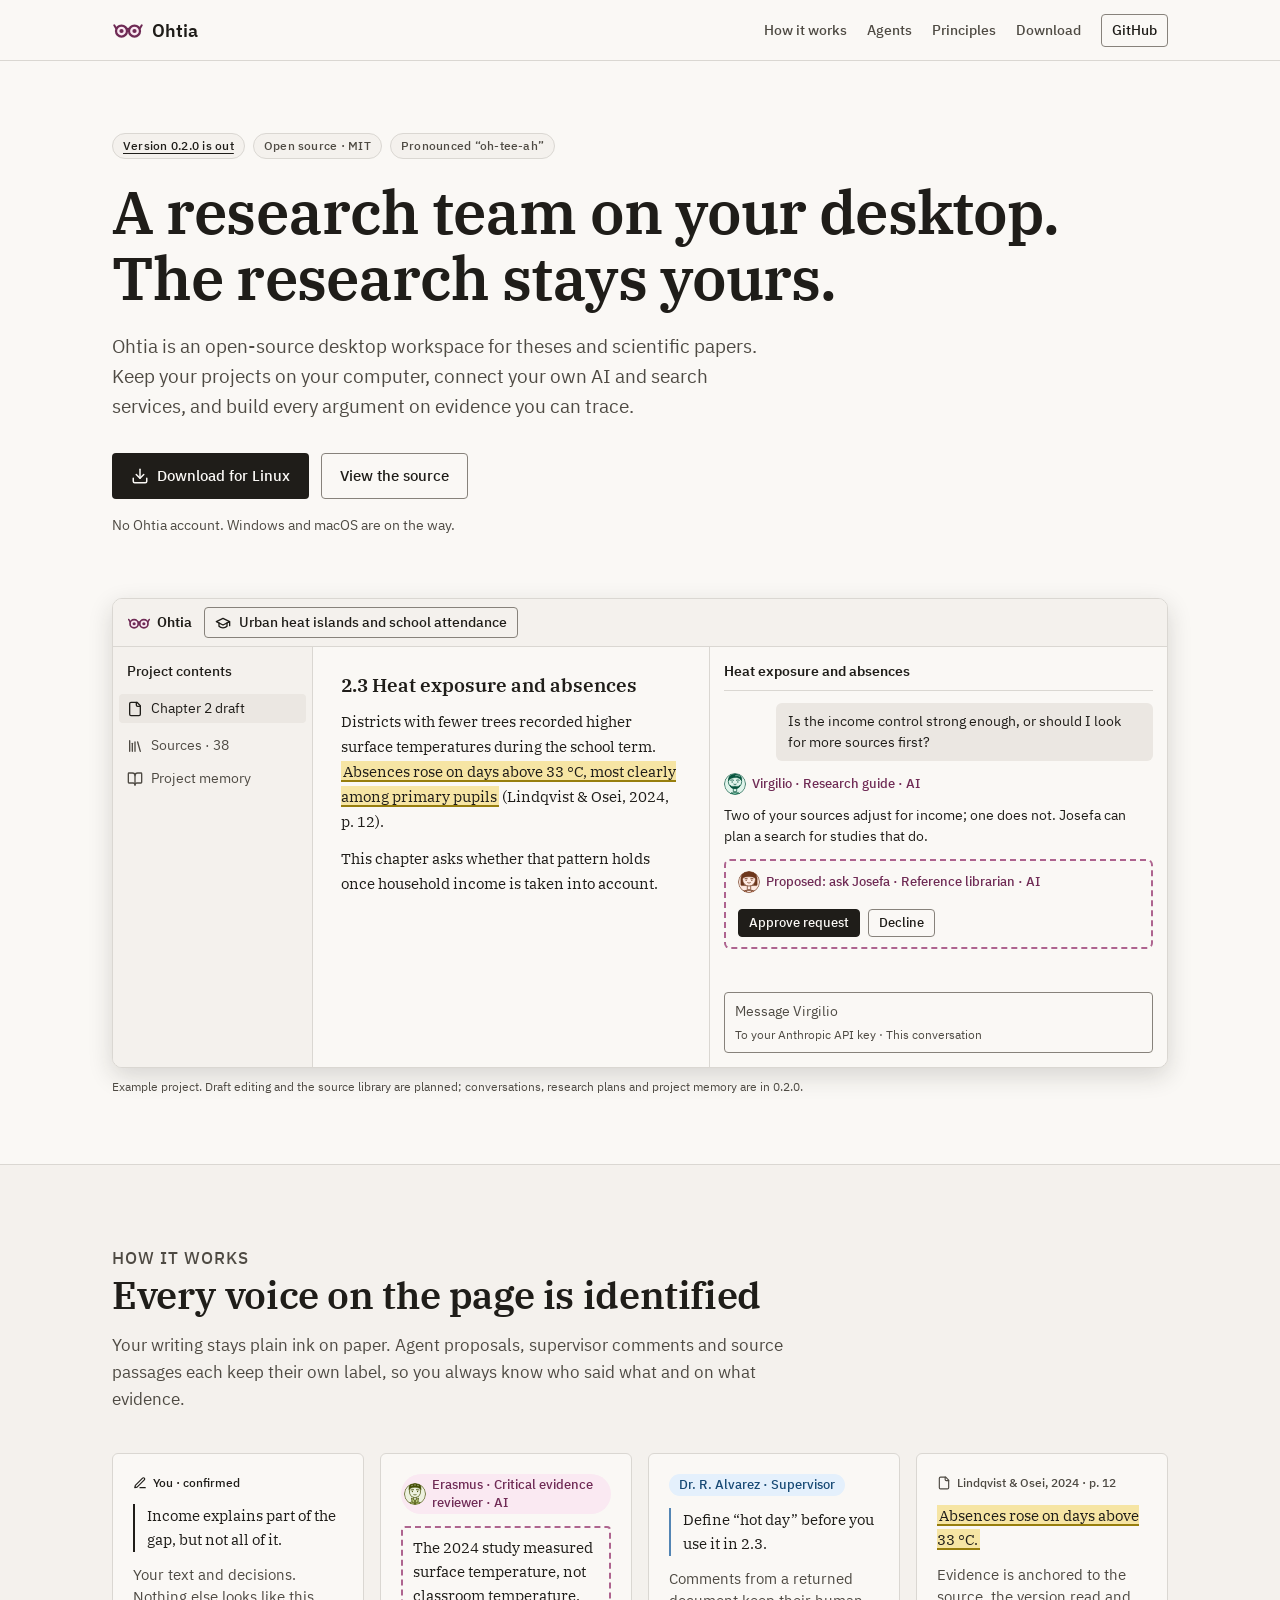
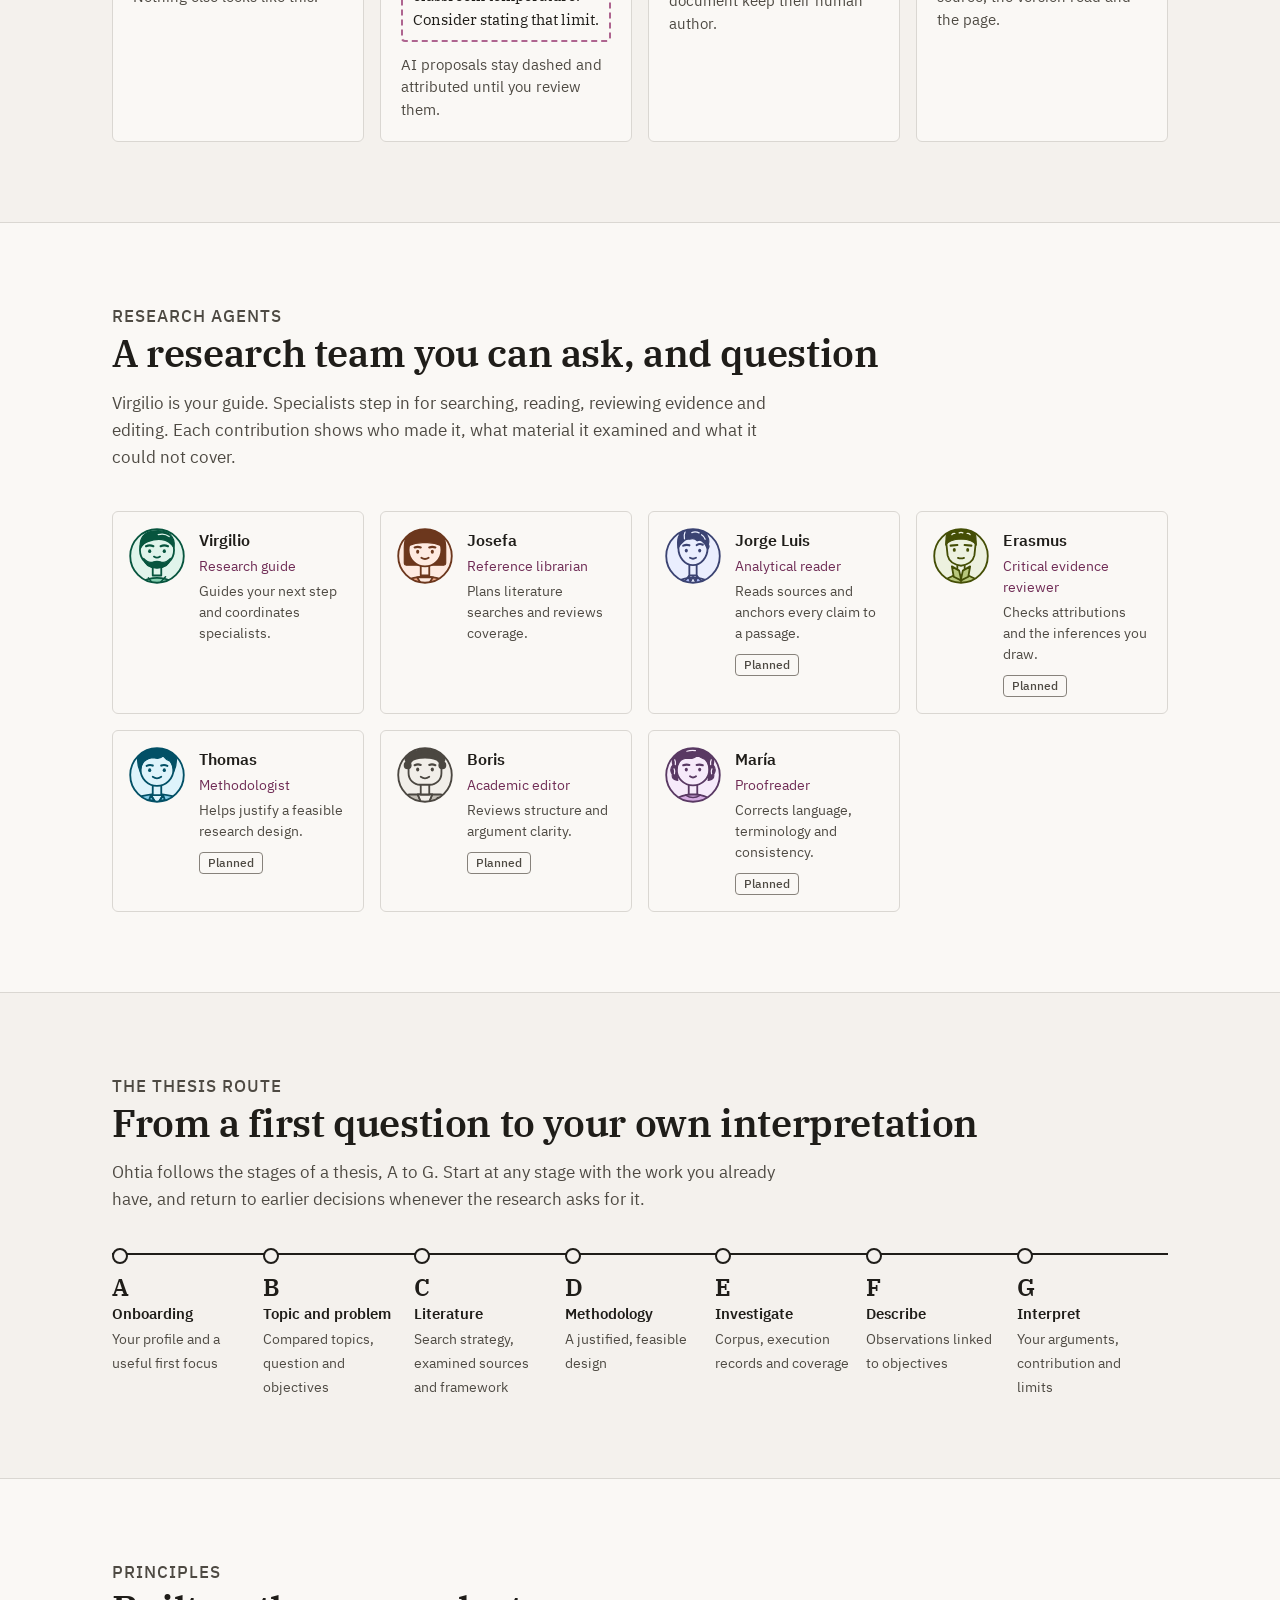
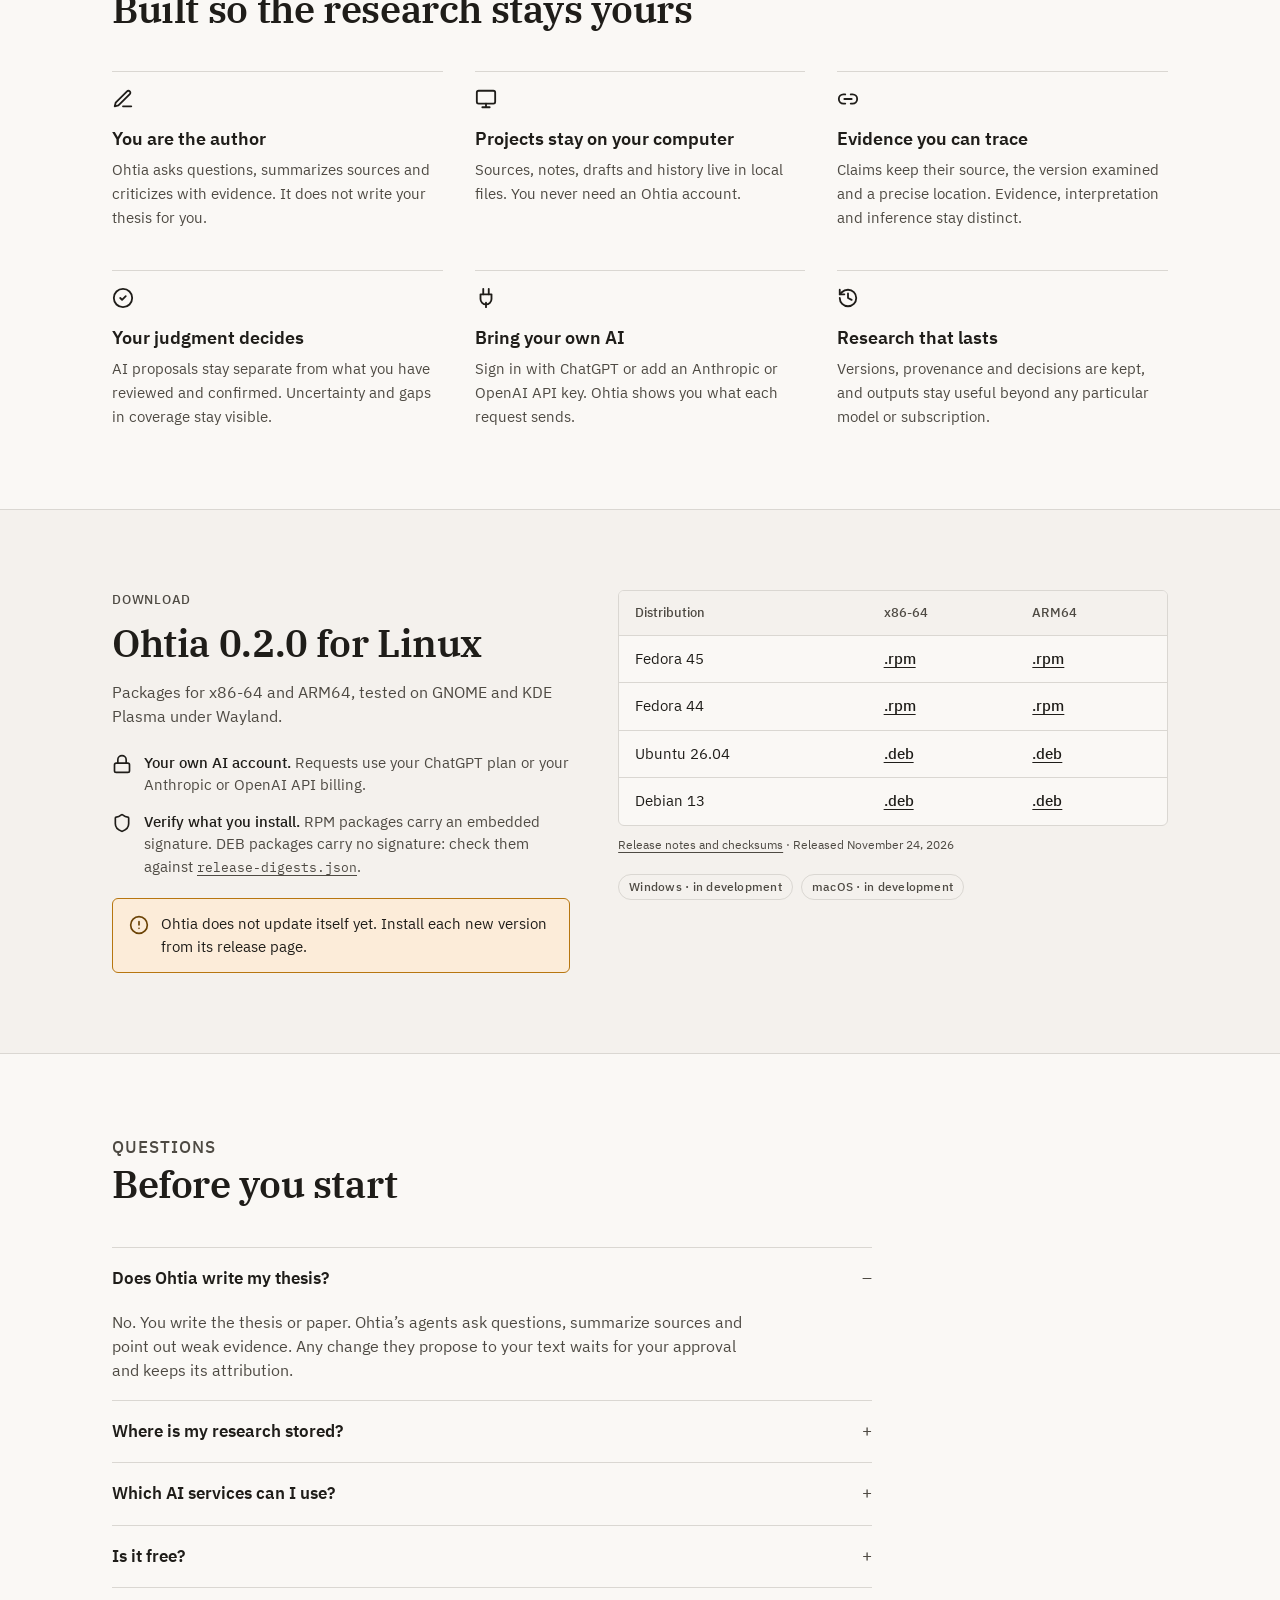
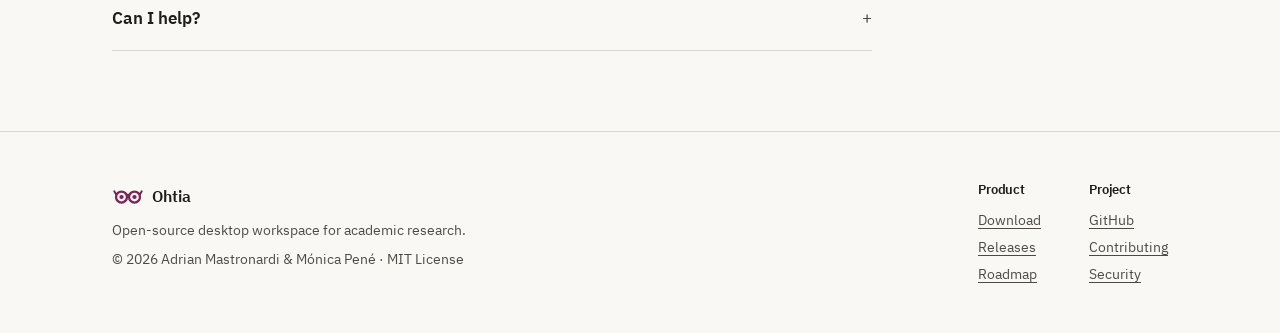
==== commit 57c4e156: "Fix code review findings on the website - Stop calling all packages signed; DEBs carry no signature," ====
--- a/public/index.html
+++ b/public/index.html
@@ -9,6 +9,8 @@
 <meta name="theme-color" content="#faf8f5" media="(prefers-color-scheme: light)">
 <meta name="theme-color" content="#151411" media="(prefers-color-scheme: dark)">
 <link rel="canonical" href="https://www.ohtia.com/">
+<link rel="icon" href="favicon.ico" sizes="any">
+<link rel="icon" href="assets/favicon-32.png" type="image/png" sizes="32x32">
 <link rel="icon" href="assets/glasses.svg" type="image/svg+xml">
 <link rel="apple-touch-icon" href="assets/apple-touch-icon.png">
 <meta property="og:type" content="website">
@@ -21,6 +23,7 @@
 <link rel="stylesheet" href="styles.css">
 </head>
 <body>
+<a class="skip-link" href="#content">Skip to content</a>
 <header class="site-header">
   <div class="wrap">
     <a class="brand" href="#top"><img src="assets/glasses.svg" alt="">Ohtia</a>
@@ -28,14 +31,15 @@
       <a href="#voices">How it works</a>
       <a href="#agents">Agents</a>
       <a href="#principles">Principles</a>
-      <a href="#download">Download</a>
+      <a class="nav-download" href="#download">Download</a>
       <a class="gh" href="https://github.com/ohtia/ohtia">GitHub</a>
     </nav>
   </div>
 </header>
 
 <main id="top">
-  <section class="hero v-app" id="hero">
+<div id="content" tabindex="-1"></div>
+  <section class="hero" id="hero">
     <div class="wrap hero-grid">
       <div class="hero-copy">
         <div class="eyebrow">
@@ -44,7 +48,7 @@
           <span class="chip">Pronounced “oh-tee-ah”</span>
         </div>
         <h1>A research team on your desktop.<br> The research stays&nbsp;yours.</h1>
-        <p class="lede" id="lede">Ohtia is an open-source desktop workspace for theses and scientific papers. Keep your projects on your computer, connect your own AI and search services, and build every argument on evidence you can trace.</p>
+        <p class="lede">Ohtia is an open-source desktop workspace for theses and scientific papers. Keep your projects on your computer, connect your own AI and search services, and build every argument on evidence you can trace.</p>
         <div class="cta-row">
           <a class="btn btn-primary" href="#download">
             <svg viewBox="0 0 24 24" fill="none" stroke="currentColor" stroke-width="2" stroke-linecap="round" stroke-linejoin="round" aria-hidden="true"><path d="M12 15V3"/><path d="m7 10 5 5 5-5"/><path d="M21 15v4a2 2 0 0 1-2 2H5a2 2 0 0 1-2-2v-4"/></svg>
@@ -94,6 +98,7 @@
           </div>
           <p class="caption">Example project. Draft editing and the source library are planned; conversations, research plans and project memory are in 0.2.0.</p>
         </div>
+      </div>
     </div>
   </section>
 
@@ -189,10 +194,10 @@
       <div>
         <p class="kicker">Download</p>
         <h2>Ohtia 0.2.0 for Linux</h2>
-        <p style="color:var(--content-secondary);margin:0">Signed packages for x86-64 and ARM64, tested on GNOME and KDE Plasma under Wayland.</p>
+        <p style="color:var(--content-secondary);margin:0">Packages for x86-64 and ARM64, tested on GNOME and KDE Plasma under Wayland.</p>
         <ul class="facts">
           <li><svg viewBox="0 0 24 24" fill="none" stroke="currentColor" stroke-width="2" stroke-linecap="round" stroke-linejoin="round" aria-hidden="true"><rect width="18" height="11" x="3" y="11" rx="2"/><path d="M7 11V7a5 5 0 0 1 10 0v4"/></svg><span><b>Your own AI account.</b> Requests use your ChatGPT plan or your Anthropic or OpenAI API billing.</span></li>
-          <li><svg viewBox="0 0 24 24" fill="none" stroke="currentColor" stroke-width="2" stroke-linecap="round" stroke-linejoin="round" aria-hidden="true"><path d="M20 13c0 5-3.5 7.5-7.66 8.95a1 1 0 0 1-.67-.01C7.5 20.5 4 18 4 13V6a1 1 0 0 1 1-1c2 0 4.5-1.2 6.24-2.72a1.17 1.17 0 0 1 1.52 0C14.51 3.81 17 5 19 5a1 1 0 0 1 1 1z"/></svg><span><b>Verify what you install.</b> RPM packages carry an embedded signature. Check DEB packages against <code>release-digests.json</code>.</span></li>
+          <li><svg viewBox="0 0 24 24" fill="none" stroke="currentColor" stroke-width="2" stroke-linecap="round" stroke-linejoin="round" aria-hidden="true"><path d="M20 13c0 5-3.5 7.5-7.66 8.95a1 1 0 0 1-.67-.01C7.5 20.5 4 18 4 13V6a1 1 0 0 1 1-1c2 0 4.5-1.2 6.24-2.72a1.17 1.17 0 0 1 1.52 0C14.51 3.81 17 5 19 5a1 1 0 0 1 1 1z"/></svg><span><b>Verify what you install.</b> RPM packages carry an embedded signature. DEB packages carry no signature: check them against <a href="https://github.com/ohtia/ohtia/releases/download/v0.2.0/release-digests.json"><code>release-digests.json</code></a>.</span></li>
         </ul>
         <div class="notice" role="note">
           <svg viewBox="0 0 24 24" fill="none" stroke="currentColor" stroke-width="2" stroke-linecap="round" stroke-linejoin="round" aria-hidden="true"><circle cx="12" cy="12" r="10"/><path d="M12 8v4M12 16h.01"/></svg>
@@ -204,10 +209,10 @@
           <table>
             <thead><tr><th>Distribution</th><th>x86-64</th><th>ARM64</th></tr></thead>
             <tbody>
-              <tr><td>Fedora 45</td><td><a href="https://github.com/ohtia/ohtia/releases/download/v0.2.0/ohtia-0.2.0-linux-x64-fedora-45.rpm">.rpm</a></td><td><a href="https://github.com/ohtia/ohtia/releases/download/v0.2.0/ohtia-0.2.0-linux-arm64-fedora-45.rpm">.rpm</a></td></tr>
-              <tr><td>Fedora 44</td><td><a href="https://github.com/ohtia/ohtia/releases/download/v0.2.0/ohtia-0.2.0-linux-x64-fedora-44.rpm">.rpm</a></td><td><a href="https://github.com/ohtia/ohtia/releases/download/v0.2.0/ohtia-0.2.0-linux-arm64-fedora-44.rpm">.rpm</a></td></tr>
-              <tr><td>Ubuntu 26.04</td><td><a href="https://github.com/ohtia/ohtia/releases/download/v0.2.0/ohtia-0.2.0-linux-x64-ubuntu-26.04.deb">.deb</a></td><td><a href="https://github.com/ohtia/ohtia/releases/download/v0.2.0/ohtia-0.2.0-linux-arm64-ubuntu-26.04.deb">.deb</a></td></tr>
-              <tr><td>Debian 13</td><td><a href="https://github.com/ohtia/ohtia/releases/download/v0.2.0/ohtia-0.2.0-linux-x64-debian-13.deb">.deb</a></td><td><a href="https://github.com/ohtia/ohtia/releases/download/v0.2.0/ohtia-0.2.0-linux-arm64-debian-13.deb">.deb</a></td></tr>
+              <tr><td>Fedora 45</td><td><a href="https://github.com/ohtia/ohtia/releases/download/v0.2.0/ohtia-0.2.0-linux-x64-fedora-45.rpm" aria-label="Download for Fedora 45, x86-64 (.rpm)">.rpm</a></td><td><a href="https://github.com/ohtia/ohtia/releases/download/v0.2.0/ohtia-0.2.0-linux-arm64-fedora-45.rpm" aria-label="Download for Fedora 45, ARM64 (.rpm)">.rpm</a></td></tr>
+              <tr><td>Fedora 44</td><td><a href="https://github.com/ohtia/ohtia/releases/download/v0.2.0/ohtia-0.2.0-linux-x64-fedora-44.rpm" aria-label="Download for Fedora 44, x86-64 (.rpm)">.rpm</a></td><td><a href="https://github.com/ohtia/ohtia/releases/download/v0.2.0/ohtia-0.2.0-linux-arm64-fedora-44.rpm" aria-label="Download for Fedora 44, ARM64 (.rpm)">.rpm</a></td></tr>
+              <tr><td>Ubuntu 26.04</td><td><a href="https://github.com/ohtia/ohtia/releases/download/v0.2.0/ohtia-0.2.0-linux-x64-ubuntu-26.04.deb" aria-label="Download for Ubuntu 26.04, x86-64 (.deb)">.deb</a></td><td><a href="https://github.com/ohtia/ohtia/releases/download/v0.2.0/ohtia-0.2.0-linux-arm64-ubuntu-26.04.deb" aria-label="Download for Ubuntu 26.04, ARM64 (.deb)">.deb</a></td></tr>
+              <tr><td>Debian 13</td><td><a href="https://github.com/ohtia/ohtia/releases/download/v0.2.0/ohtia-0.2.0-linux-x64-debian-13.deb" aria-label="Download for Debian 13, x86-64 (.deb)">.deb</a></td><td><a href="https://github.com/ohtia/ohtia/releases/download/v0.2.0/ohtia-0.2.0-linux-arm64-debian-13.deb" aria-label="Download for Debian 13, ARM64 (.deb)">.deb</a></td></tr>
             </tbody>
           </table>
         </div>
@@ -239,8 +244,8 @@
       <div style="margin-top:8px">© 2026 Adrian Mastronardi &amp; Mónica Pené · MIT License</div>
     </div>
     <div class="cols">
-      <div><h4>Product</h4><ul><li><a href="#download">Download</a></li><li><a href="https://github.com/ohtia/ohtia/releases">Releases</a></li><li><a href="https://github.com/ohtia/ohtia/blob/main/docs/product-roadmap.md">Roadmap</a></li></ul></div>
-      <div><h4>Project</h4><ul><li><a href="https://github.com/ohtia/ohtia">GitHub</a></li><li><a href="https://github.com/ohtia/ohtia/blob/main/CONTRIBUTING.md">Contributing</a></li><li><a href="https://github.com/ohtia/ohtia/blob/main/SECURITY.md">Security</a></li></ul></div>
+      <div><h2 class="footer-title">Product</h2><ul><li><a href="#download">Download</a></li><li><a href="https://github.com/ohtia/ohtia/releases">Releases</a></li><li><a href="https://github.com/ohtia/ohtia/blob/main/docs/product-roadmap.md">Roadmap</a></li></ul></div>
+      <div><h2 class="footer-title">Project</h2><ul><li><a href="https://github.com/ohtia/ohtia">GitHub</a></li><li><a href="https://github.com/ohtia/ohtia/blob/main/CONTRIBUTING.md">Contributing</a></li><li><a href="https://github.com/ohtia/ohtia/blob/main/SECURITY.md">Security</a></li></ul></div>
     </div>
   </div>
 </footer>
--- a/public/styles.css
+++ b/public/styles.css
@@ -42,7 +42,7 @@
   --ease: cubic-bezier(0.2, 0, 0, 1);
 }
 @media (prefers-color-scheme: dark) {
-  :root:not([data-theme="light"]) {
+  :root {
     --surface-page: #151411; --surface-panel: #1a1815; --surface-emphasis: #262420;
     --content-primary: #ebe7e2; --content-secondary: #c1bdb7;
     --border-subtle: #35322e; --border-control: #87827b; --border-strong: #ebe7e2;
@@ -55,18 +55,6 @@
     color-scheme: dark;
   }
 }
-:root[data-theme="dark"] {
-  --surface-page: #151411; --surface-panel: #1a1815; --surface-emphasis: #262420;
-  --content-primary: #ebe7e2; --content-secondary: #c1bdb7;
-  --border-subtle: #35322e; --border-control: #87827b; --border-strong: #ebe7e2;
-  --action-surface: #ebe7e2; --action-hover: #c1bdb7; --action-content: #151411;
-  --ohtia-content: #edaed1; --ohtia-surface: #341e2b; --ohtia-border: #be79a0;
-  --tutor-content: #a1c9f0; --tutor-surface: #182837; --tutor-border: #6a97c1;
-  --evidence-surface: #483c0d; --evidence-line: #bca341;
-  --attention-content: #f5bf81; --attention-surface: #37250e; --attention-border: #c78a3b;
-  --shadow: none;
-  color-scheme: dark;
-}
 
 * { box-sizing: border-box; }
 html { scroll-padding-top: 72px; }
@@ -92,6 +80,15 @@
 }
 @media (min-width: 720px) { .wrap { padding-left: max(32px, env(safe-area-inset-left, 0px)); padding-right: max(32px, env(safe-area-inset-right, 0px)); } }
 
+/* ---------- Skip link ---------- */
+.skip-link {
+  position: absolute; left: 16px; top: -100px; z-index: 20;
+  background: var(--action-surface); color: var(--action-content);
+  padding: 8px 14px; border-radius: var(--r-small); font-weight: 500; text-decoration: none;
+}
+.skip-link:focus { top: calc(8px + env(safe-area-inset-top, 0px)); }
+#content { outline: none; }
+
 /* ---------- Header ---------- */
 body::before { content: ""; position: fixed; inset: 0 0 auto; height: env(safe-area-inset-top, 0px); z-index: 10; background: var(--surface-page); }
 .site-header {
@@ -106,7 +103,7 @@
 .nav a { text-decoration: none; color: var(--content-secondary); }
 .nav a:hover { color: var(--content-primary); text-decoration: underline; }
 .nav .gh { color: var(--content-primary); border: 1px solid var(--border-control); border-radius: var(--r-small); padding: 5px 10px; }
-@media (max-width: 720px) { .nav a:not(.gh) { display: none; } }
+@media (max-width: 720px) { .nav { gap: 16px; } .nav a:not(.gh):not(.nav-download) { display: none; } }
 
 /* ---------- Buttons ---------- */
 .btn {
@@ -132,7 +129,7 @@
   border: 1px solid var(--border-subtle); border-radius: 9999px; padding: 3px 10px;
   background: var(--surface-panel);
 }
-.chip a { text-decoration: none; }
+.chip a { color: var(--content-primary); }
 h1 {
   font: 600 clamp(36px, 5.6vw, 60px)/1.1 var(--font-display);
   letter-spacing: -0.015em; margin: 0 0 20px; text-wrap: balance;
@@ -142,8 +139,6 @@
 .cta-note { margin-top: 16px; font-size: 14px; color: var(--content-secondary); }
 
 .hero-visual { min-width: 0; }
-.hero.v-app .hero-grid { grid-template-columns: minmax(0, 1fr); }
-.hero.v-app .hero-copy { max-width: none; }
 
 /* ---------- App mockup ---------- */
 .app {
@@ -197,6 +192,7 @@
 /* Voices */
 .voices { display: grid; grid-template-columns: repeat(auto-fit, minmax(240px, 1fr)); gap: 16px; }
 .voice-card { border: 1px solid var(--border-subtle); border-radius: var(--r-medium); padding: 20px; background: var(--surface-page); display: flex; flex-direction: column; gap: 12px; }
+.voice-card > .voice, .voice-card > .tag { align-self: flex-start; }
 .voice-card p { margin: 0; font-size: 15px; color: var(--content-secondary); }
 .voice-card .sample { font-family: var(--font-doc); font-size: 15px; line-height: 24px; color: var(--content-primary); }
 .voice-card .sample.confirmed { border-left: 2px solid var(--border-strong); padding-left: 12px; }
@@ -207,13 +203,13 @@
 
 /* Agents */
 .agents { display: grid; grid-template-columns: repeat(auto-fill, minmax(230px, 1fr)); gap: 16px; }
-.agent { display: grid; grid-template-columns: 56px minmax(0, 1fr); gap: 4px 14px; align-items: start; padding: 16px; border: 1px solid var(--border-subtle); border-radius: var(--r-medium); background: var(--surface-page); }
-.agent img { width: 56px; height: 56px; grid-row: span 3; }
+.agent { display: grid; grid-template-columns: 56px minmax(0, 1fr); gap: 4px 14px; align-items: start; align-content: start; padding: 16px; border: 1px solid var(--border-subtle); border-radius: var(--r-medium); background: var(--surface-page); }
+.agent img { width: 56px; height: 56px; grid-row: 1 / span 4; }
+.agent > span { grid-column: 2; }
 .agent .name { font-weight: 600; }
 .agent .role { font-size: 14px; color: var(--ohtia-content); }
 .agent .does { font-size: 14px; color: var(--content-secondary); line-height: 21px; }
 .status { justify-self: start; margin-top: 6px; font: 500 12px/18px var(--font-ui); border-radius: var(--r-small); padding: 1px 8px; border: 1px solid var(--border-control); color: var(--content-secondary); }
-.status.now { border-color: var(--border-strong); color: var(--content-primary); }
 
 /* Workflow */
 .stages { list-style: none; padding: 0; margin: 0; display: grid; grid-template-columns: repeat(7, minmax(0, 1fr)); gap: 0; border-top: 2px solid var(--border-strong); }
@@ -268,7 +264,7 @@
 footer { border-top: 1px solid var(--border-subtle); padding-block: 48px; font-size: 14px; color: var(--content-secondary); }
 footer .wrap { display: flex; flex-wrap: wrap; gap: 32px; justify-content: space-between; }
 footer .cols { display: flex; gap: 48px; flex-wrap: wrap; }
-footer h4 { font: 600 13px/20px var(--font-ui); color: var(--content-primary); margin: 0 0 10px; }
+footer .footer-title { font: 600 13px/20px var(--font-ui); color: var(--content-primary); margin: 0 0 10px; }
 footer ul { list-style: none; padding: 0; margin: 0; display: grid; gap: 6px; }
 footer .brand { font-size: 16px; margin-bottom: 8px; color: var(--content-primary); }
 
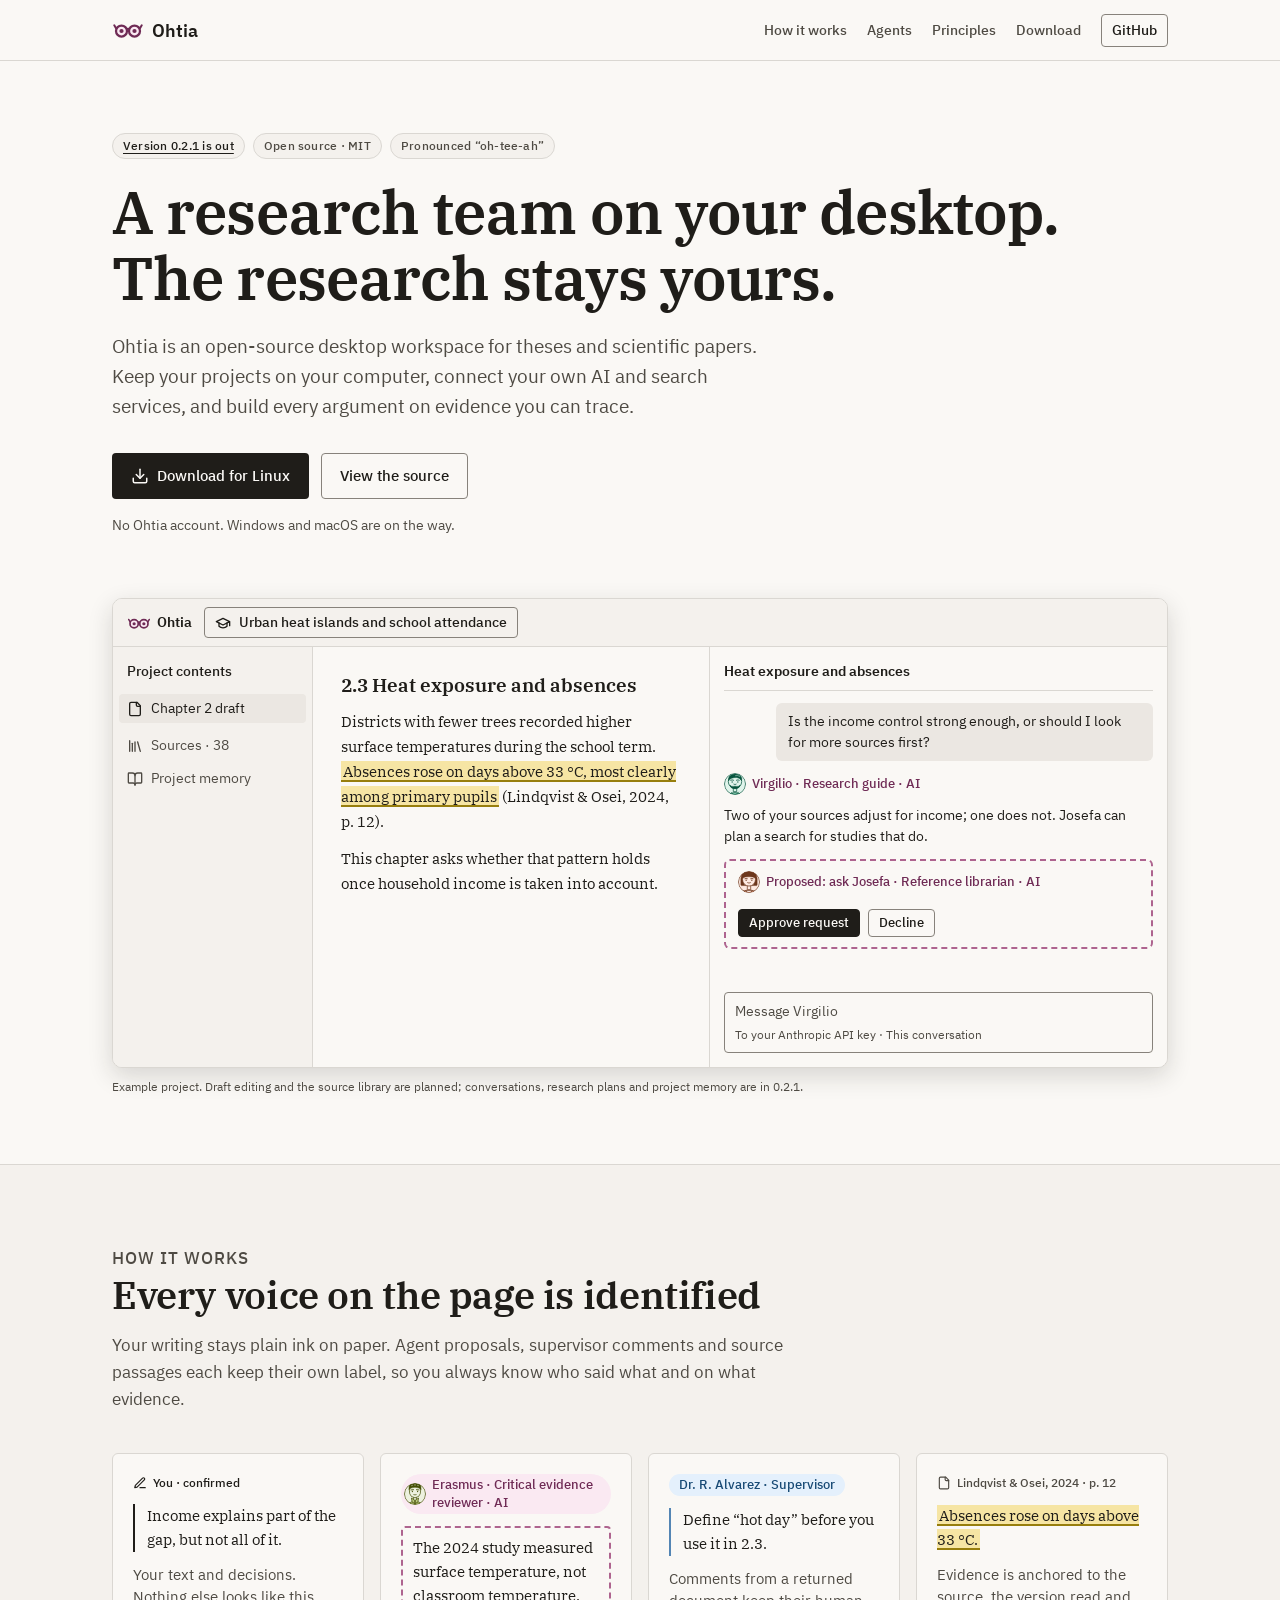
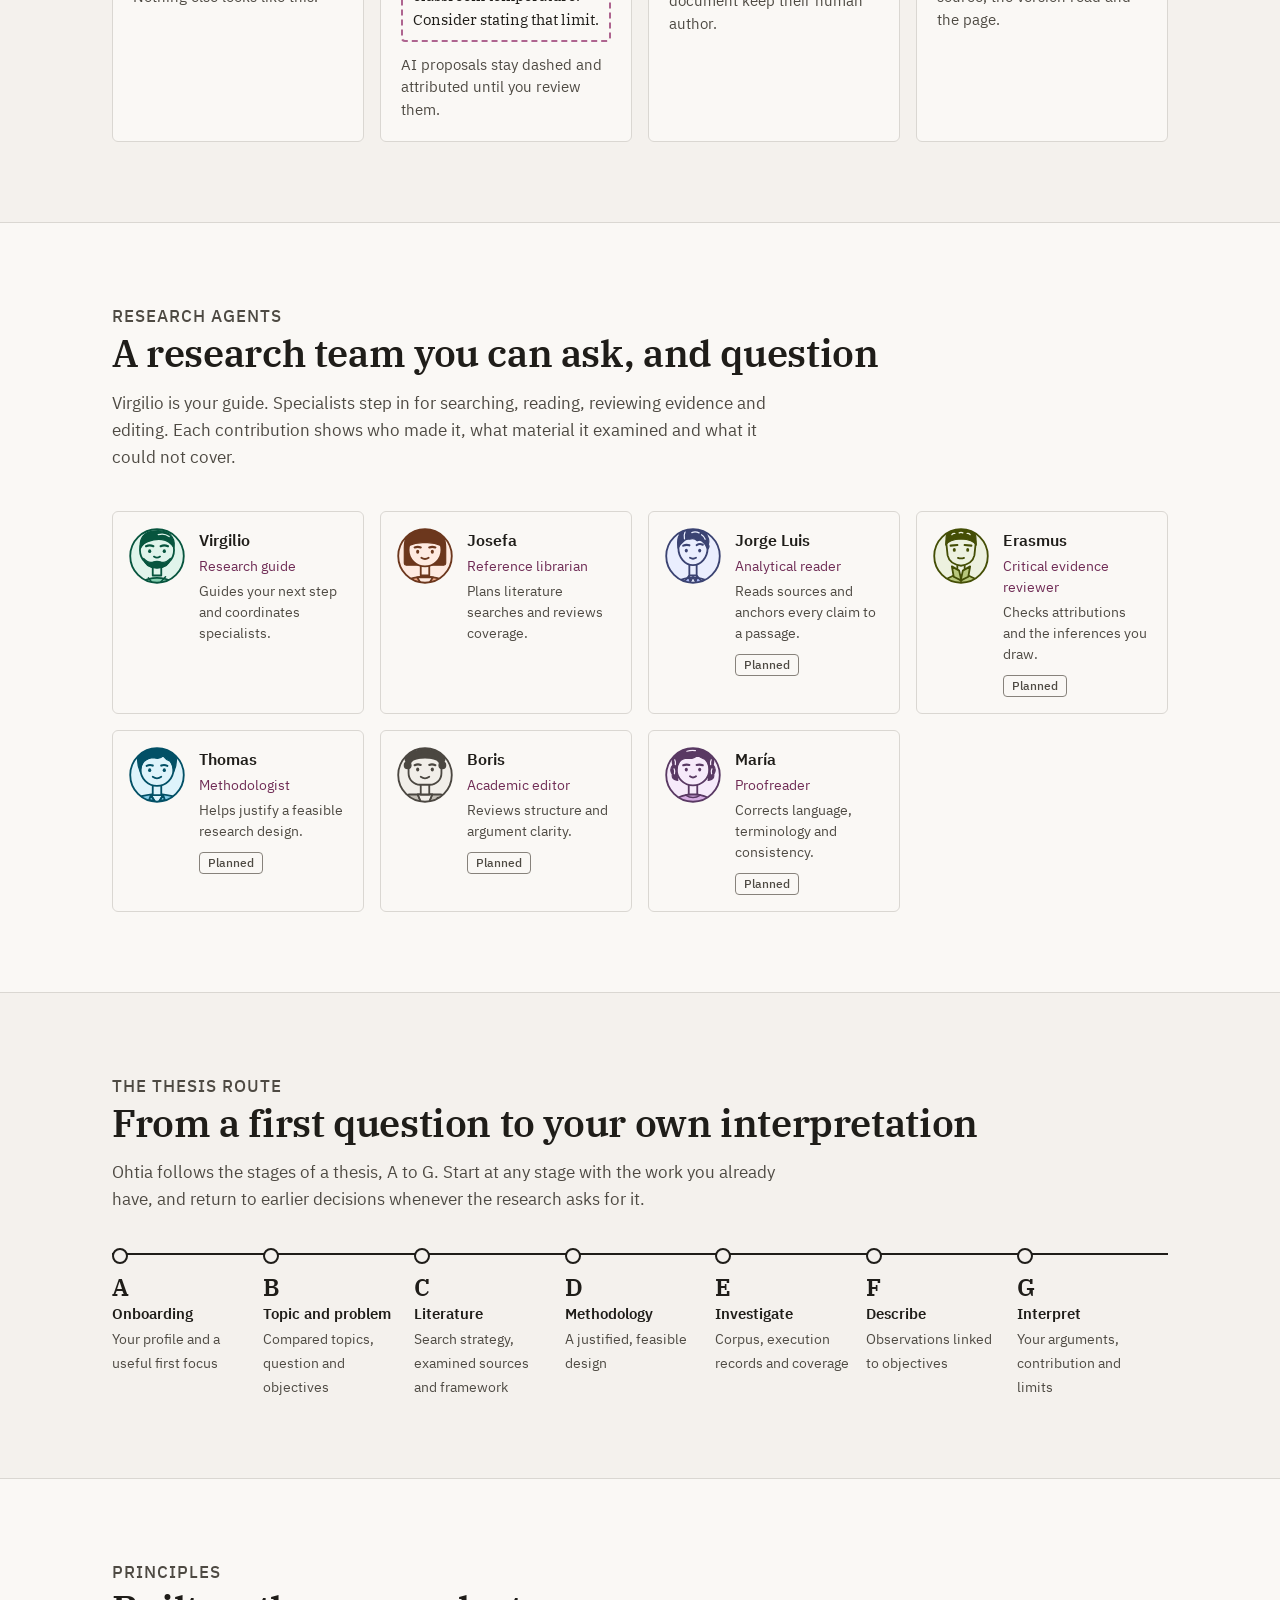
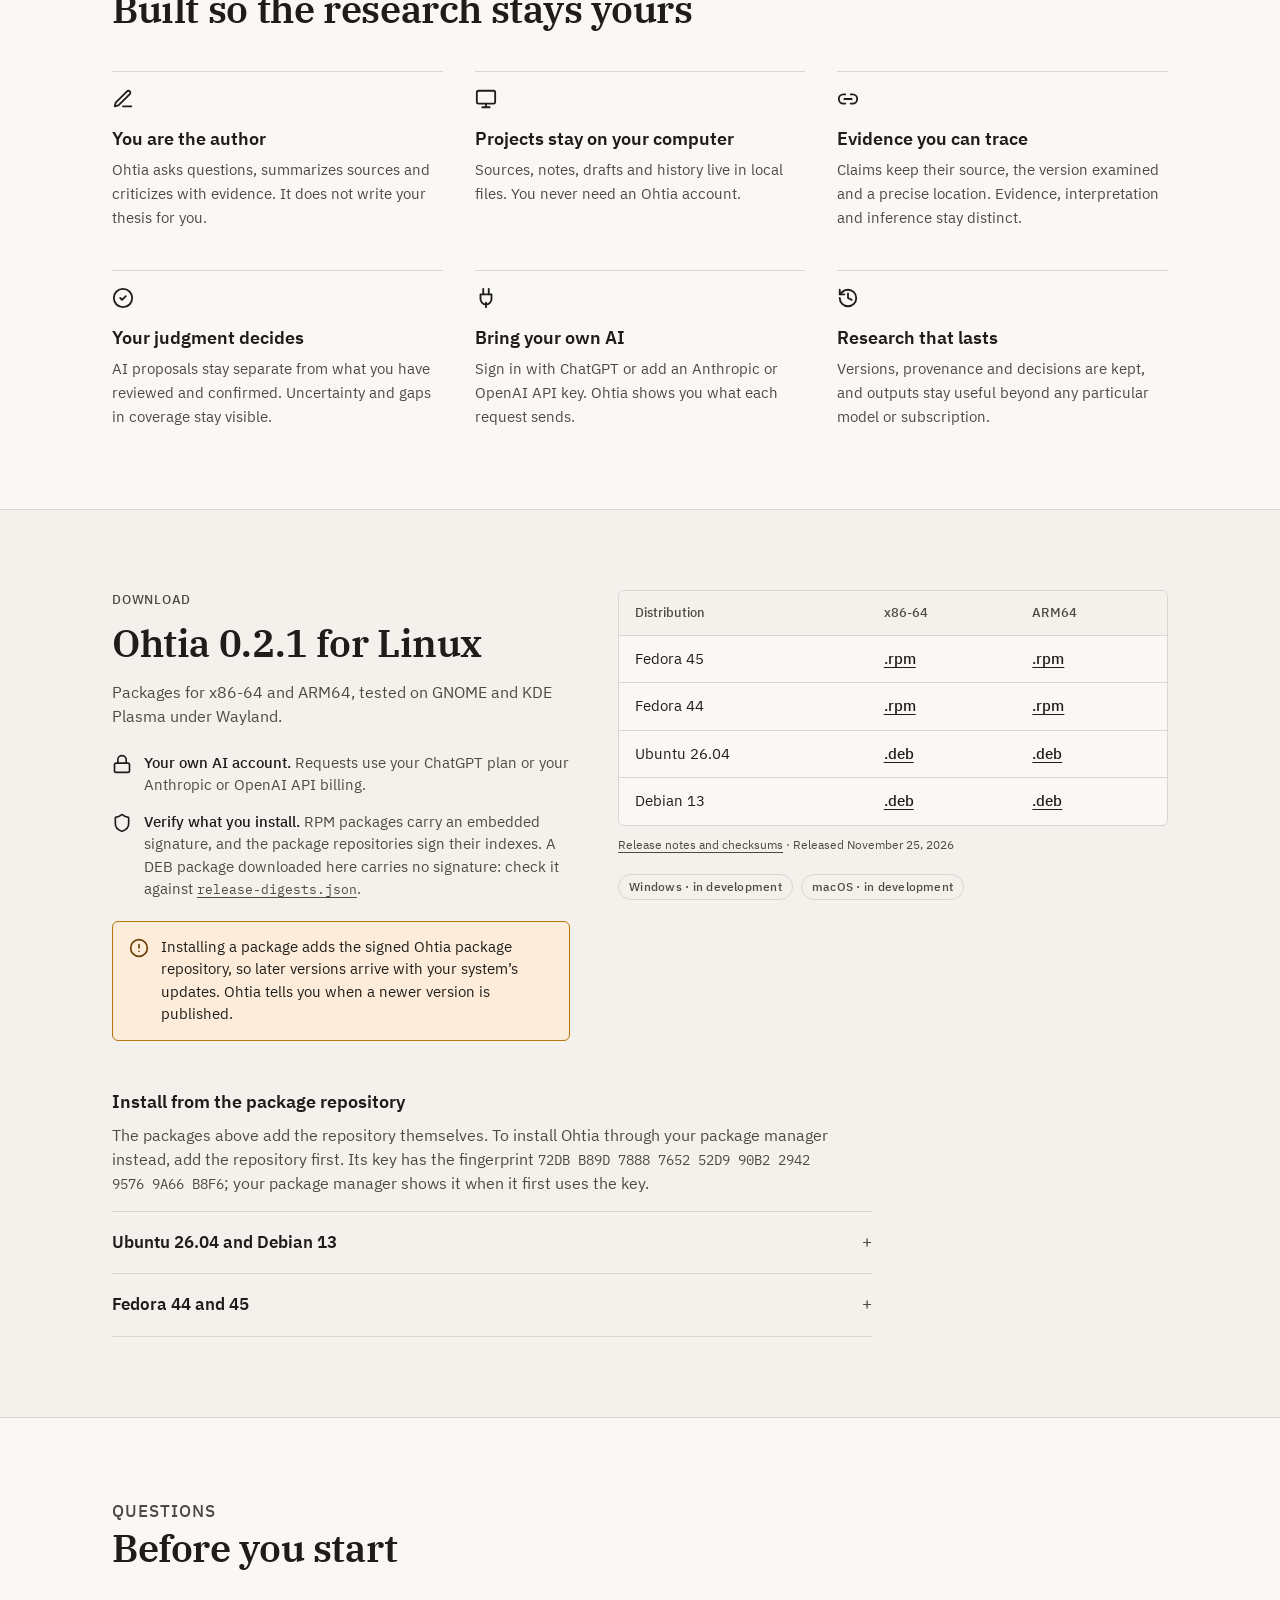
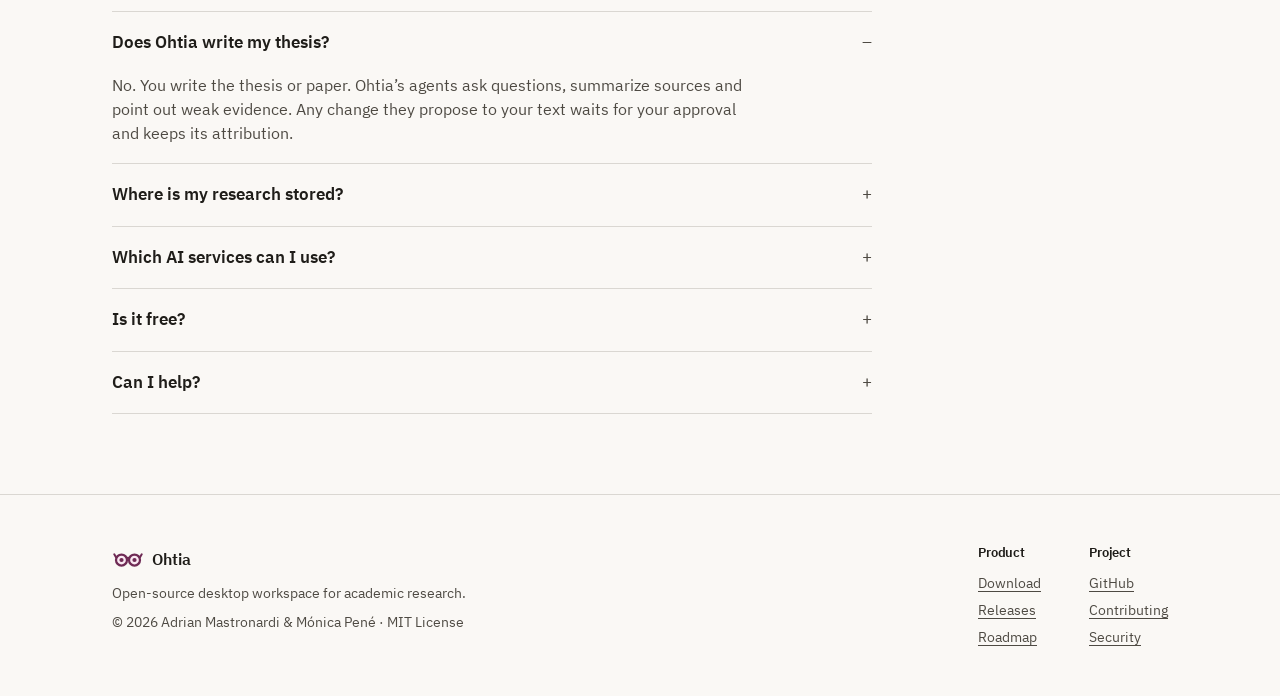
==== commit f552622b: "Point the download section to 0.2.1 and its package repositories The download section, the hero chip" ====
--- a/public/index.html
+++ b/public/index.html
@@ -43,7 +43,7 @@
     <div class="wrap hero-grid">
       <div class="hero-copy">
         <div class="eyebrow">
-          <span class="chip"><a href="https://github.com/ohtia/ohtia/releases/tag/v0.2.0">Version 0.2.0 is out</a></span>
+          <span class="chip"><a href="https://github.com/ohtia/ohtia/releases/tag/v0.2.1">Version 0.2.1 is out</a></span>
           <span class="chip">Open source · MIT</span>
           <span class="chip">Pronounced “oh-tee-ah”</span>
         </div>
@@ -96,7 +96,7 @@
               </div>
             </div>
           </div>
-          <p class="caption">Example project. Draft editing and the source library are planned; conversations, research plans and project memory are in 0.2.0.</p>
+          <p class="caption">Example project. Draft editing and the source library are planned; conversations, research plans and project memory are in 0.2.1.</p>
         </div>
       </div>
     </div>
@@ -193,15 +193,15 @@
     <div class="wrap dl-grid">
       <div>
         <p class="kicker">Download</p>
-        <h2>Ohtia 0.2.0 for Linux</h2>
-        <p style="color:var(--content-secondary);margin:0">Packages for x86-64 and ARM64, tested on GNOME and KDE Plasma under Wayland.</p>
+        <h2>Ohtia 0.2.1 for Linux</h2>
+        <p class="dl-intro">Packages for x86-64 and ARM64, tested on GNOME and KDE Plasma under Wayland.</p>
         <ul class="facts">
           <li><svg viewBox="0 0 24 24" fill="none" stroke="currentColor" stroke-width="2" stroke-linecap="round" stroke-linejoin="round" aria-hidden="true"><rect width="18" height="11" x="3" y="11" rx="2"/><path d="M7 11V7a5 5 0 0 1 10 0v4"/></svg><span><b>Your own AI account.</b> Requests use your ChatGPT plan or your Anthropic or OpenAI API billing.</span></li>
-          <li><svg viewBox="0 0 24 24" fill="none" stroke="currentColor" stroke-width="2" stroke-linecap="round" stroke-linejoin="round" aria-hidden="true"><path d="M20 13c0 5-3.5 7.5-7.66 8.95a1 1 0 0 1-.67-.01C7.5 20.5 4 18 4 13V6a1 1 0 0 1 1-1c2 0 4.5-1.2 6.24-2.72a1.17 1.17 0 0 1 1.52 0C14.51 3.81 17 5 19 5a1 1 0 0 1 1 1z"/></svg><span><b>Verify what you install.</b> RPM packages carry an embedded signature. DEB packages carry no signature: check them against <a href="https://github.com/ohtia/ohtia/releases/download/v0.2.0/release-digests.json"><code>release-digests.json</code></a>.</span></li>
+          <li><svg viewBox="0 0 24 24" fill="none" stroke="currentColor" stroke-width="2" stroke-linecap="round" stroke-linejoin="round" aria-hidden="true"><path d="M20 13c0 5-3.5 7.5-7.66 8.95a1 1 0 0 1-.67-.01C7.5 20.5 4 18 4 13V6a1 1 0 0 1 1-1c2 0 4.5-1.2 6.24-2.72a1.17 1.17 0 0 1 1.52 0C14.51 3.81 17 5 19 5a1 1 0 0 1 1 1z"/></svg><span><b>Verify what you install.</b> RPM packages carry an embedded signature, and the package repositories sign their indexes. A DEB package downloaded here carries no signature: check it against <a href="https://github.com/ohtia/ohtia/releases/download/v0.2.1/release-digests.json"><code>release-digests.json</code></a>.</span></li>
         </ul>
         <div class="notice" role="note">
           <svg viewBox="0 0 24 24" fill="none" stroke="currentColor" stroke-width="2" stroke-linecap="round" stroke-linejoin="round" aria-hidden="true"><circle cx="12" cy="12" r="10"/><path d="M12 8v4M12 16h.01"/></svg>
-          <p>Ohtia does not update itself yet. Install each new version from its release page.</p>
+          <p>Installing a package adds the signed Ohtia package repository, so later versions arrive with your system’s updates. Ohtia tells you when a newer version is published.</p>
         </div>
       </div>
       <div>
@@ -209,15 +209,48 @@
           <table>
             <thead><tr><th>Distribution</th><th>x86-64</th><th>ARM64</th></tr></thead>
             <tbody>
-              <tr><td>Fedora 45</td><td><a href="https://github.com/ohtia/ohtia/releases/download/v0.2.0/ohtia-0.2.0-linux-x64-fedora-45.rpm" aria-label="Download for Fedora 45, x86-64 (.rpm)">.rpm</a></td><td><a href="https://github.com/ohtia/ohtia/releases/download/v0.2.0/ohtia-0.2.0-linux-arm64-fedora-45.rpm" aria-label="Download for Fedora 45, ARM64 (.rpm)">.rpm</a></td></tr>
-              <tr><td>Fedora 44</td><td><a href="https://github.com/ohtia/ohtia/releases/download/v0.2.0/ohtia-0.2.0-linux-x64-fedora-44.rpm" aria-label="Download for Fedora 44, x86-64 (.rpm)">.rpm</a></td><td><a href="https://github.com/ohtia/ohtia/releases/download/v0.2.0/ohtia-0.2.0-linux-arm64-fedora-44.rpm" aria-label="Download for Fedora 44, ARM64 (.rpm)">.rpm</a></td></tr>
-              <tr><td>Ubuntu 26.04</td><td><a href="https://github.com/ohtia/ohtia/releases/download/v0.2.0/ohtia-0.2.0-linux-x64-ubuntu-26.04.deb" aria-label="Download for Ubuntu 26.04, x86-64 (.deb)">.deb</a></td><td><a href="https://github.com/ohtia/ohtia/releases/download/v0.2.0/ohtia-0.2.0-linux-arm64-ubuntu-26.04.deb" aria-label="Download for Ubuntu 26.04, ARM64 (.deb)">.deb</a></td></tr>
-              <tr><td>Debian 13</td><td><a href="https://github.com/ohtia/ohtia/releases/download/v0.2.0/ohtia-0.2.0-linux-x64-debian-13.deb" aria-label="Download for Debian 13, x86-64 (.deb)">.deb</a></td><td><a href="https://github.com/ohtia/ohtia/releases/download/v0.2.0/ohtia-0.2.0-linux-arm64-debian-13.deb" aria-label="Download for Debian 13, ARM64 (.deb)">.deb</a></td></tr>
+              <tr><td>Fedora 45</td><td><a href="https://github.com/ohtia/ohtia/releases/download/v0.2.1/ohtia-0.2.1-linux-x64-fedora-45.rpm" aria-label="Download for Fedora 45, x86-64 (.rpm)">.rpm</a></td><td><a href="https://github.com/ohtia/ohtia/releases/download/v0.2.1/ohtia-0.2.1-linux-arm64-fedora-45.rpm" aria-label="Download for Fedora 45, ARM64 (.rpm)">.rpm</a></td></tr>
+              <tr><td>Fedora 44</td><td><a href="https://github.com/ohtia/ohtia/releases/download/v0.2.1/ohtia-0.2.1-linux-x64-fedora-44.rpm" aria-label="Download for Fedora 44, x86-64 (.rpm)">.rpm</a></td><td><a href="https://github.com/ohtia/ohtia/releases/download/v0.2.1/ohtia-0.2.1-linux-arm64-fedora-44.rpm" aria-label="Download for Fedora 44, ARM64 (.rpm)">.rpm</a></td></tr>
+              <tr><td>Ubuntu 26.04</td><td><a href="https://github.com/ohtia/ohtia/releases/download/v0.2.1/ohtia-0.2.1-linux-x64-ubuntu-26.04.deb" aria-label="Download for Ubuntu 26.04, x86-64 (.deb)">.deb</a></td><td><a href="https://github.com/ohtia/ohtia/releases/download/v0.2.1/ohtia-0.2.1-linux-arm64-ubuntu-26.04.deb" aria-label="Download for Ubuntu 26.04, ARM64 (.deb)">.deb</a></td></tr>
+              <tr><td>Debian 13</td><td><a href="https://github.com/ohtia/ohtia/releases/download/v0.2.1/ohtia-0.2.1-linux-x64-debian-13.deb" aria-label="Download for Debian 13, x86-64 (.deb)">.deb</a></td><td><a href="https://github.com/ohtia/ohtia/releases/download/v0.2.1/ohtia-0.2.1-linux-arm64-debian-13.deb" aria-label="Download for Debian 13, ARM64 (.deb)">.deb</a></td></tr>
             </tbody>
           </table>
         </div>
-        <p class="caption"><a href="https://github.com/ohtia/ohtia/releases/tag/v0.2.0">Release notes and checksums</a> · Released November 24, 2026</p>
+        <p class="caption"><a href="https://github.com/ohtia/ohtia/releases/tag/v0.2.1">Release notes and checksums</a> · Released November 25, 2026</p>
         <div class="platforms"><span class="chip">Windows · in development</span><span class="chip">macOS · in development</span></div>
+      </div>
+    </div>
+    <div class="wrap repo" id="repository">
+      <h3>Install from the package repository</h3>
+      <p>The packages above add the repository themselves. To install Ohtia through your package manager instead, add the repository first. Its key has the fingerprint <code>72DB B89D 7888 7652 52D9 90B2 2942 9576 9A66 B8F6</code>; your package manager shows it when it first uses the key.</p>
+      <div class="faq">
+        <details><summary>Ubuntu 26.04 and Debian 13</summary>
+<pre><code>sudo wget -qO /usr/share/keyrings/ohtia-archive-keyring.asc \
+  https://raw.githubusercontent.com/ohtia/ohtia/v0.2.1/config/release/signing-key.asc
+sudo tee /etc/apt/sources.list.d/ohtia.sources &lt;&lt;'EOF'
+Types: deb
+URIs: https://packages.ohtia.com/stable/ubuntu/
+Suites: ./
+Signed-By: /usr/share/keyrings/ohtia-archive-keyring.asc
+EOF
+sudo apt update &amp;&amp; sudo apt install ohtia</code></pre>
+          <p>On Debian, write <code>debian</code> instead of <code>ubuntu</code> in the <code>URIs</code> line.</p>
+        </details>
+        <details><summary>Fedora 44 and 45</summary>
+<pre><code>sudo curl -fsSL -o /etc/pki/rpm-gpg/RPM-GPG-KEY-ohtia \
+  https://raw.githubusercontent.com/ohtia/ohtia/v0.2.1/config/release/signing-key.asc
+sudo tee /etc/yum.repos.d/ohtia.repo &lt;&lt;'EOF'
+[ohtia]
+name=Ohtia
+baseurl=https://packages.ohtia.com/stable/fedora/$releasever/
+enabled=1
+gpgcheck=1
+repo_gpgcheck=1
+gpgkey=file:///etc/pki/rpm-gpg/RPM-GPG-KEY-ohtia
+EOF
+sudo dnf install ohtia</code></pre>
+          <p>If Ohtia is already installed from a downloaded package, run <code>sudo dnf upgrade ohtia</code> instead.</p>
+        </details>
       </div>
     </div>
   </section>
@@ -228,7 +261,7 @@
       <div class="faq">
         <details open><summary>Does Ohtia write my thesis?</summary><p>No. You write the thesis or paper. Ohtia’s agents ask questions, summarize sources and point out weak evidence. Any change they propose to your text waits for your approval and keeps its attribution.</p></details>
         <details><summary>Where is my research stored?</summary><p>On your computer. Ohtia does not need an account. When you use an AI or search connection, the request goes to that service, and Ohtia shows you what it sends before it does.</p></details>
-        <details><summary>Which AI services can I use?</summary><p>Version 0.2.0 supports signing in with ChatGPT and Anthropic or OpenAI API keys. Sign-ins and keys are kept in your operating system’s credential store. More services will be added through adapters.</p></details>
+        <details><summary>Which AI services can I use?</summary><p>Version 0.2.1 supports signing in with ChatGPT and Anthropic or OpenAI API keys. Sign-ins and keys are kept in your operating system’s credential store. More services will be added through adapters.</p></details>
         <details><summary>Is it free?</summary><p>Ohtia is open source under the MIT license. The AI service you connect bills you through your own plan or API key.</p></details>
         <details><summary>Can I help?</summary><p>Yes. Read the contributing guide on GitHub. Help with translations and reviewing linguistic quality is especially welcome.</p></details>
       </div>
@@ -241,7 +274,7 @@
     <div>
       <a class="brand" href="#top"><img src="assets/glasses.svg" alt="">Ohtia</a>
       <div>Open-source desktop workspace for academic research.</div>
-      <div style="margin-top:8px">© 2026 Adrian Mastronardi &amp; Mónica Pené · MIT License</div>
+      <div class="footer-legal">© 2026 Adrian Mastronardi &amp; Mónica Pené · MIT License</div>
     </div>
     <div class="cols">
       <div><h2 class="footer-title">Product</h2><ul><li><a href="#download">Download</a></li><li><a href="https://github.com/ohtia/ohtia/releases">Releases</a></li><li><a href="https://github.com/ohtia/ohtia/blob/main/docs/product-roadmap.md">Roadmap</a></li></ul></div>
--- a/public/styles.css
+++ b/public/styles.css
@@ -139,6 +139,7 @@
 .cta-note { margin-top: 16px; font-size: 14px; color: var(--content-secondary); }
 
 .hero-visual { min-width: 0; }
+.hero.not-found { padding-block: 96px 128px; }
 
 /* ---------- App mockup ---------- */
 .app {
@@ -234,6 +235,7 @@
 .principle svg { width: 22px; height: 22px; margin-bottom: 10px; }
 
 /* Download */
+.dl-intro { color: var(--content-secondary); margin: 0; }
 .dl-grid { display: grid; grid-template-columns: minmax(0, 1fr) minmax(0, 1.2fr); gap: 48px; align-items: start; }
 @media (max-width: 860px) { .dl-grid { grid-template-columns: minmax(0, 1fr); } }
 .table-wrap { overflow-x: auto; border: 1px solid var(--border-subtle); border-radius: var(--r-medium); background: var(--surface-page); }
@@ -260,12 +262,19 @@
 .faq details[open] summary::after { content: "–"; }
 .faq details p { margin: 0 0 18px; color: var(--content-secondary); max-width: 64ch; }
 
+.repo { margin-top: 48px; }
+.repo h3 { margin: 0 0 8px; }
+.repo > p { max-width: 72ch; color: var(--content-secondary); margin: 0 0 16px; }
+.repo pre { overflow-x: auto; margin: 0 0 12px; padding: 14px 16px; border: 1px solid var(--border-subtle); border-radius: var(--r-medium); background: var(--surface-page); font-size: 14px; line-height: 22px; }
+.repo pre code { font-size: inherit; }
+
 /* Footer */
 footer { border-top: 1px solid var(--border-subtle); padding-block: 48px; font-size: 14px; color: var(--content-secondary); }
 footer .wrap { display: flex; flex-wrap: wrap; gap: 32px; justify-content: space-between; }
 footer .cols { display: flex; gap: 48px; flex-wrap: wrap; }
 footer .footer-title { font: 600 13px/20px var(--font-ui); color: var(--content-primary); margin: 0 0 10px; }
 footer ul { list-style: none; padding: 0; margin: 0; display: grid; gap: 6px; }
+footer .footer-legal { margin-top: 8px; }
 footer .brand { font-size: 16px; margin-bottom: 8px; color: var(--content-primary); }
 
 @media (prefers-reduced-motion: reduce) { * { transition-duration: 0ms !important; } }
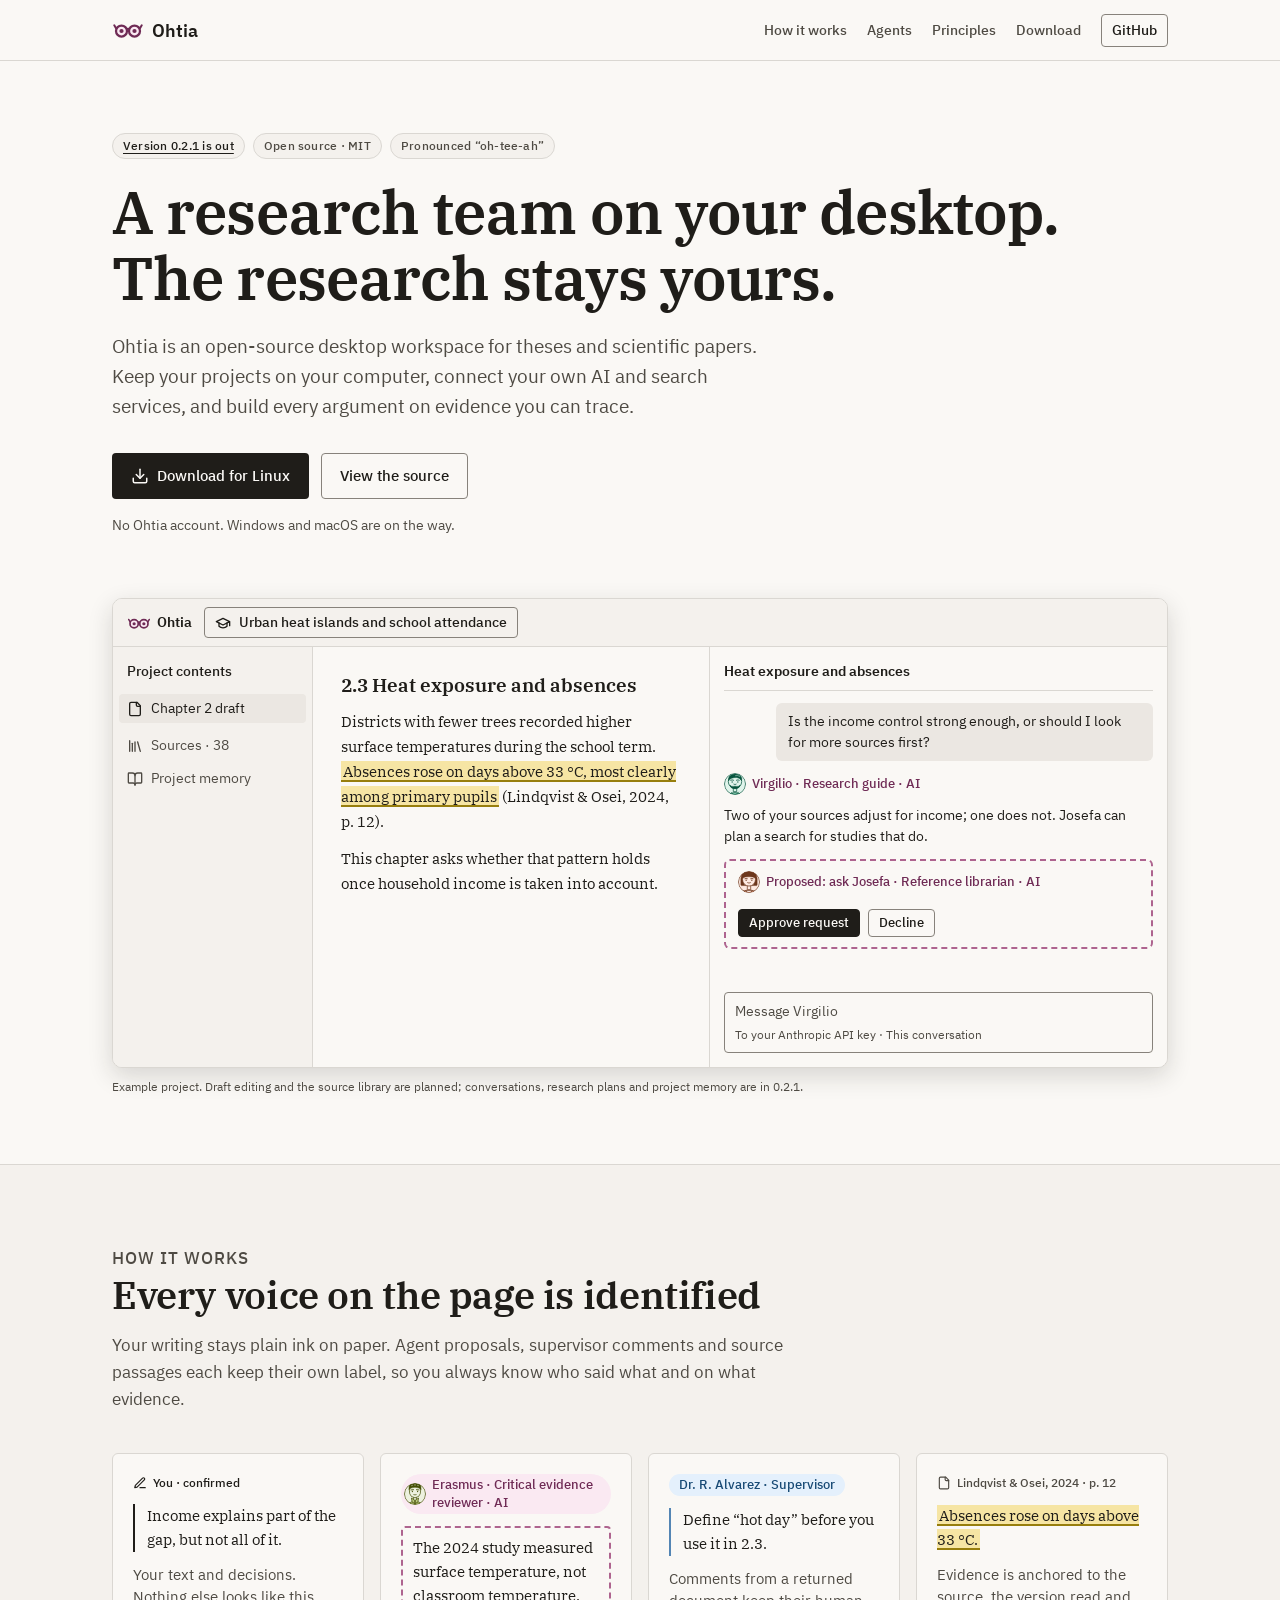
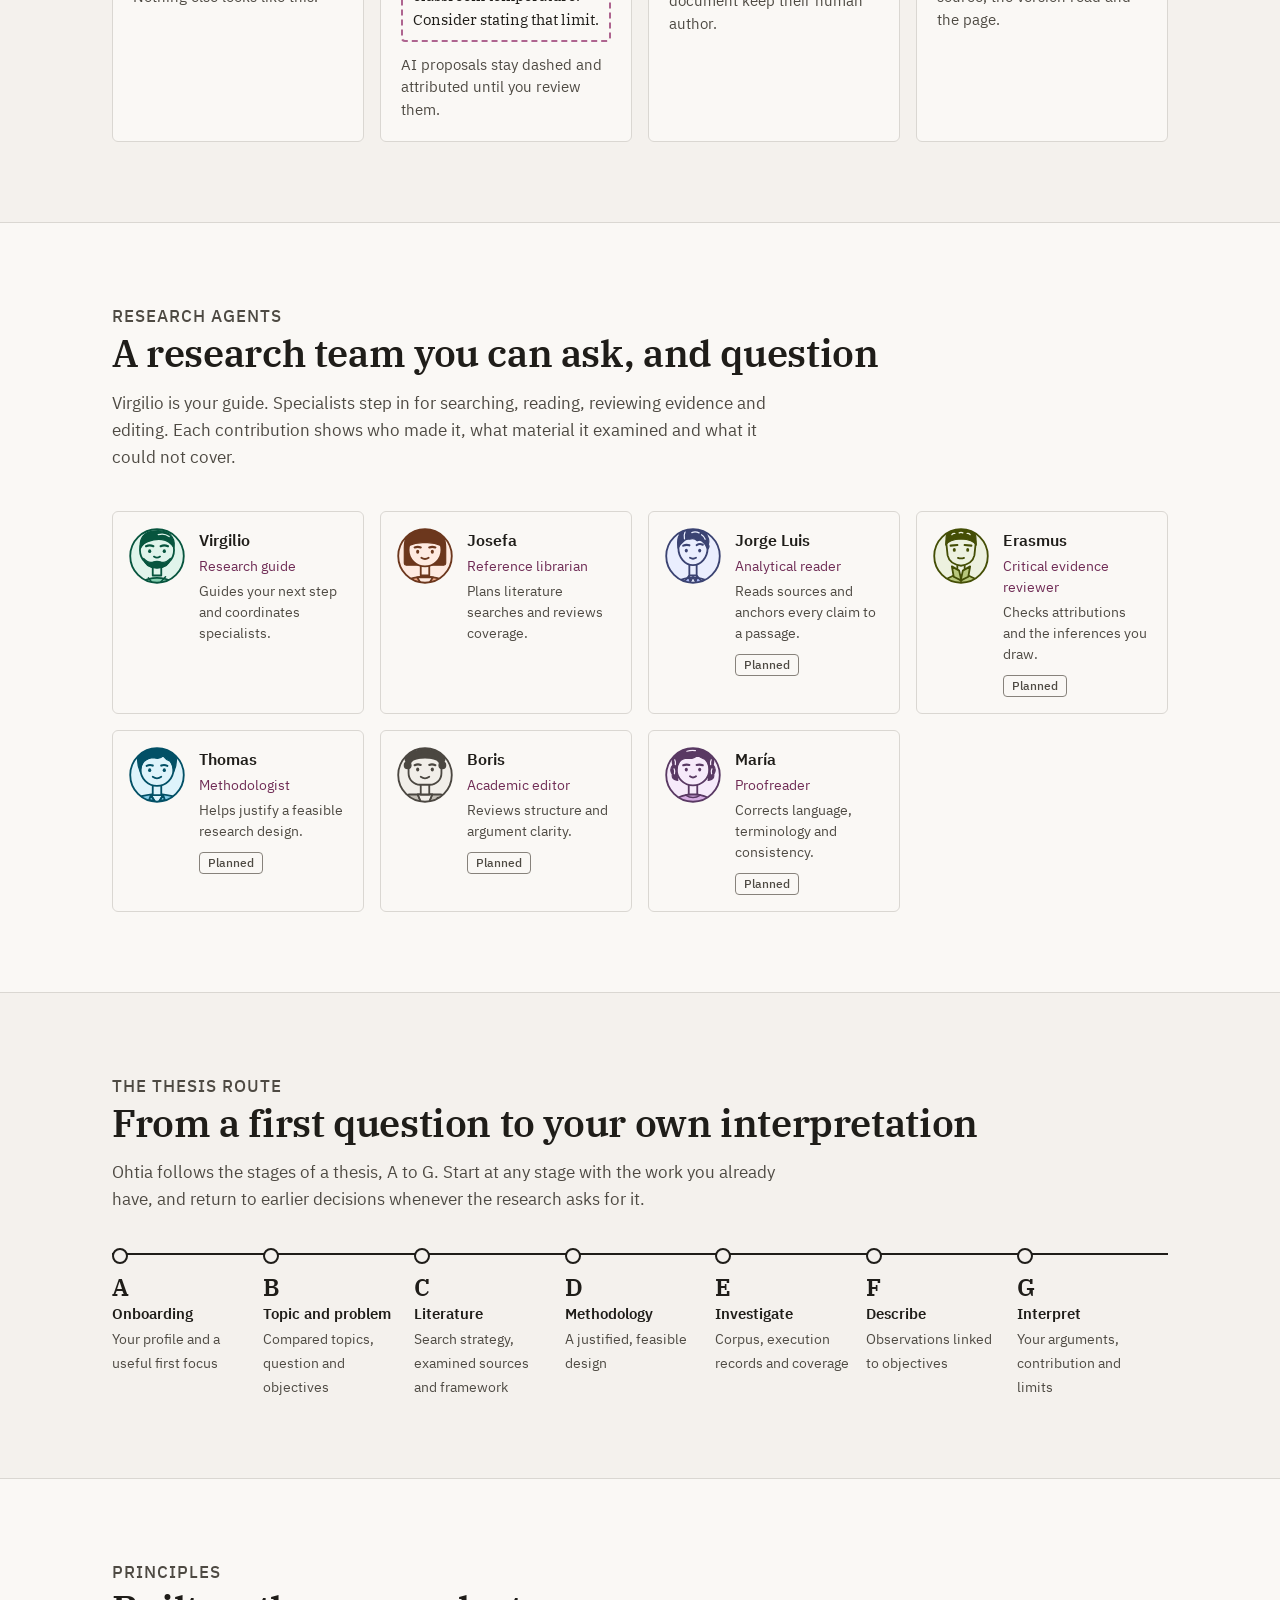
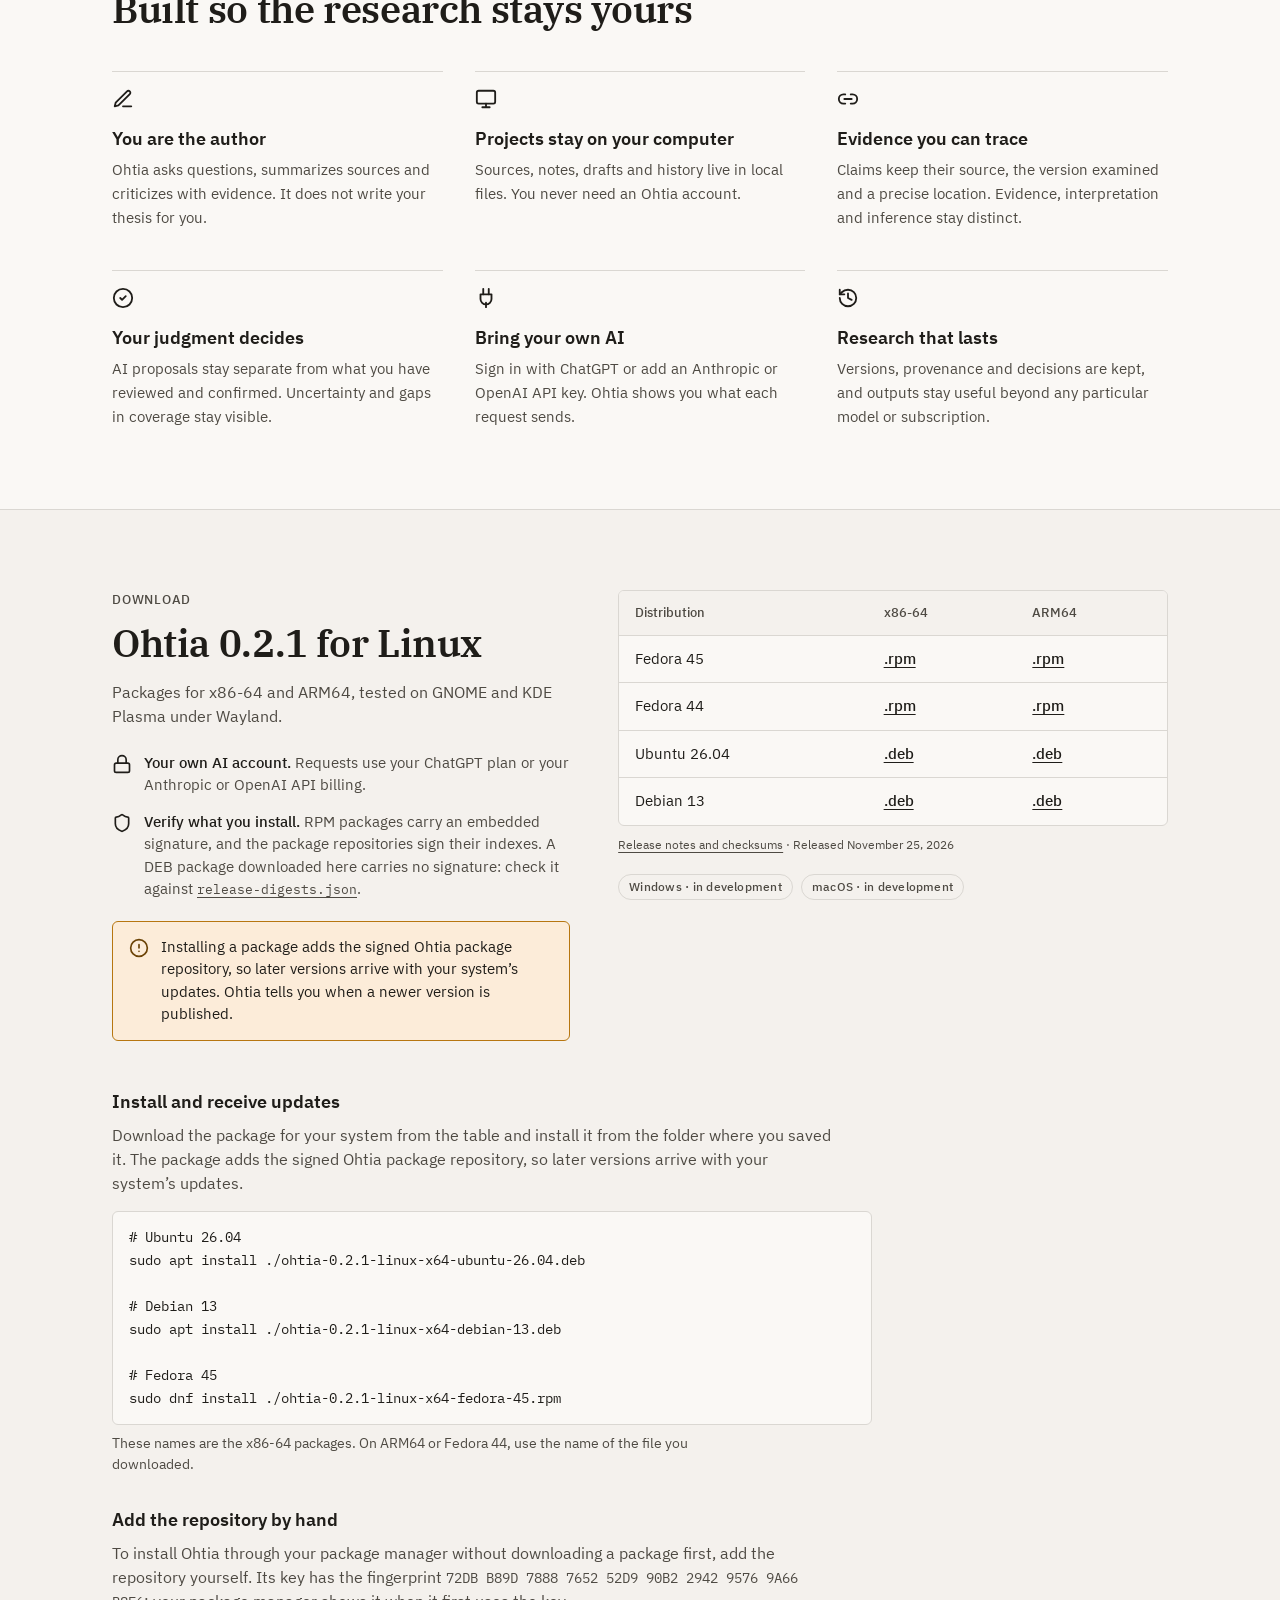
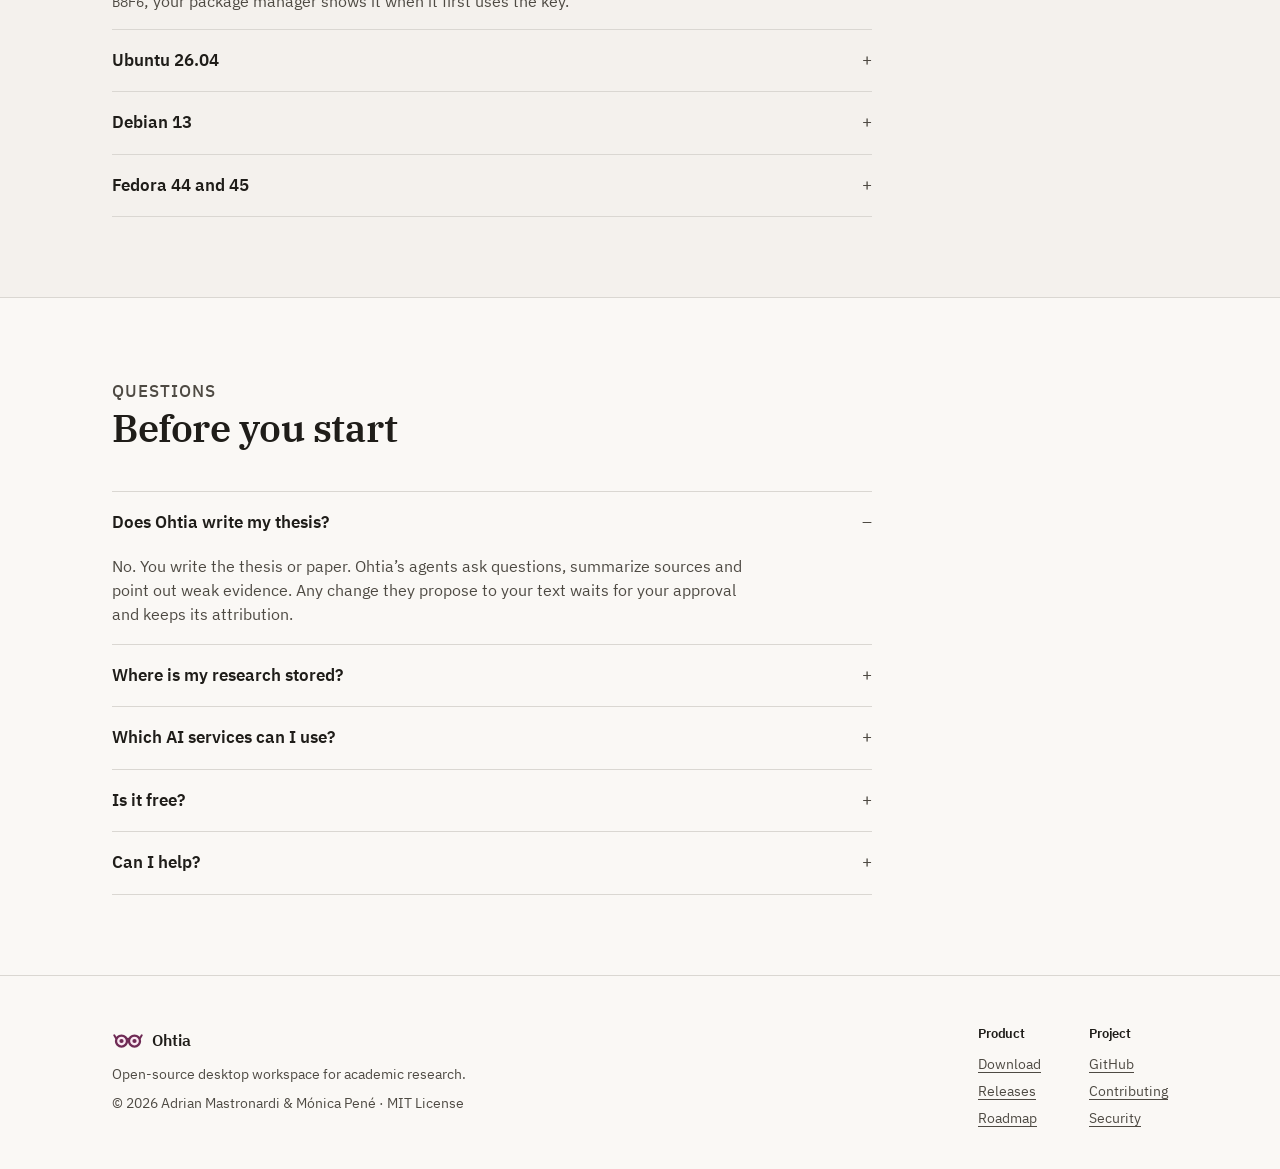
==== commit 902ae82d: "Lead the install steps with the package and split apt by distribution The repository block now start" ====
--- a/public/index.html
+++ b/public/index.html
@@ -221,24 +221,50 @@
       </div>
     </div>
     <div class="wrap repo" id="repository">
-      <h3>Install from the package repository</h3>
-      <p>The packages above add the repository themselves. To install Ohtia through your package manager instead, add the repository first. Its key has the fingerprint <code>72DB B89D 7888 7652 52D9 90B2 2942 9576 9A66 B8F6</code>; your package manager shows it when it first uses the key.</p>
+      <h3>Install and receive updates</h3>
+      <p>Download the package for your system from the table and install it from the folder where you saved it. The package adds the signed Ohtia package repository, so later versions arrive with your system’s updates.</p>
+<pre><code># Ubuntu 26.04
+sudo apt install ./ohtia-0.2.1-linux-x64-ubuntu-26.04.deb
+
+# Debian 13
+sudo apt install ./ohtia-0.2.1-linux-x64-debian-13.deb
+
+# Fedora 45
+sudo dnf install ./ohtia-0.2.1-linux-x64-fedora-45.rpm</code></pre>
+      <p>These names are the x86-64 packages. On ARM64 or Fedora 44, use the name of the file you downloaded.</p>
+      <h3>Add the repository by hand</h3>
+      <p>To install Ohtia through your package manager without downloading a package first, add the repository yourself. Its key has the fingerprint <code>72DB B89D 7888 7652 52D9 90B2 2942 9576 9A66 B8F6</code>; your package manager shows it when it first uses the key.</p>
       <div class="faq">
-        <details><summary>Ubuntu 26.04 and Debian 13</summary>
+        <details><summary>Ubuntu 26.04</summary>
 <pre><code>sudo wget -qO /usr/share/keyrings/ohtia-archive-keyring.asc \
   https://raw.githubusercontent.com/ohtia/ohtia/v0.2.1/config/release/signing-key.asc
+
 sudo tee /etc/apt/sources.list.d/ohtia.sources &lt;&lt;'EOF'
 Types: deb
 URIs: https://packages.ohtia.com/stable/ubuntu/
 Suites: ./
 Signed-By: /usr/share/keyrings/ohtia-archive-keyring.asc
 EOF
+
 sudo apt update &amp;&amp; sudo apt install ohtia</code></pre>
-          <p>On Debian, write <code>debian</code> instead of <code>ubuntu</code> in the <code>URIs</code> line.</p>
+        </details>
+        <details><summary>Debian 13</summary>
+<pre><code>sudo wget -qO /usr/share/keyrings/ohtia-archive-keyring.asc \
+  https://raw.githubusercontent.com/ohtia/ohtia/v0.2.1/config/release/signing-key.asc
+
+sudo tee /etc/apt/sources.list.d/ohtia.sources &lt;&lt;'EOF'
+Types: deb
+URIs: https://packages.ohtia.com/stable/debian/
+Suites: ./
+Signed-By: /usr/share/keyrings/ohtia-archive-keyring.asc
+EOF
+
+sudo apt update &amp;&amp; sudo apt install ohtia</code></pre>
         </details>
         <details><summary>Fedora 44 and 45</summary>
 <pre><code>sudo curl -fsSL -o /etc/pki/rpm-gpg/RPM-GPG-KEY-ohtia \
   https://raw.githubusercontent.com/ohtia/ohtia/v0.2.1/config/release/signing-key.asc
+
 sudo tee /etc/yum.repos.d/ohtia.repo &lt;&lt;'EOF'
 [ohtia]
 name=Ohtia
@@ -248,10 +274,12 @@
 repo_gpgcheck=1
 gpgkey=file:///etc/pki/rpm-gpg/RPM-GPG-KEY-ohtia
 EOF
+
 sudo dnf install ohtia</code></pre>
           <p>If Ohtia is already installed from a downloaded package, run <code>sudo dnf upgrade ohtia</code> instead.</p>
         </details>
       </div>
+    </div>
     </div>
   </section>
 
--- a/public/styles.css
+++ b/public/styles.css
@@ -264,9 +264,12 @@
 
 .repo { margin-top: 48px; }
 .repo h3 { margin: 0 0 8px; }
+.repo h3 + p ~ h3 { margin-top: 32px; }
+.repo > pre + p { margin-top: -4px; font-size: 14px; }
 .repo > p { max-width: 72ch; color: var(--content-secondary); margin: 0 0 16px; }
 .repo pre { overflow-x: auto; margin: 0 0 12px; padding: 14px 16px; border: 1px solid var(--border-subtle); border-radius: var(--r-medium); background: var(--surface-page); font-size: 14px; line-height: 22px; }
 .repo pre code { font-size: inherit; }
+.repo > pre { max-width: 760px; }
 
 /* Footer */
 footer { border-top: 1px solid var(--border-subtle); padding-block: 48px; font-size: 14px; color: var(--content-secondary); }
